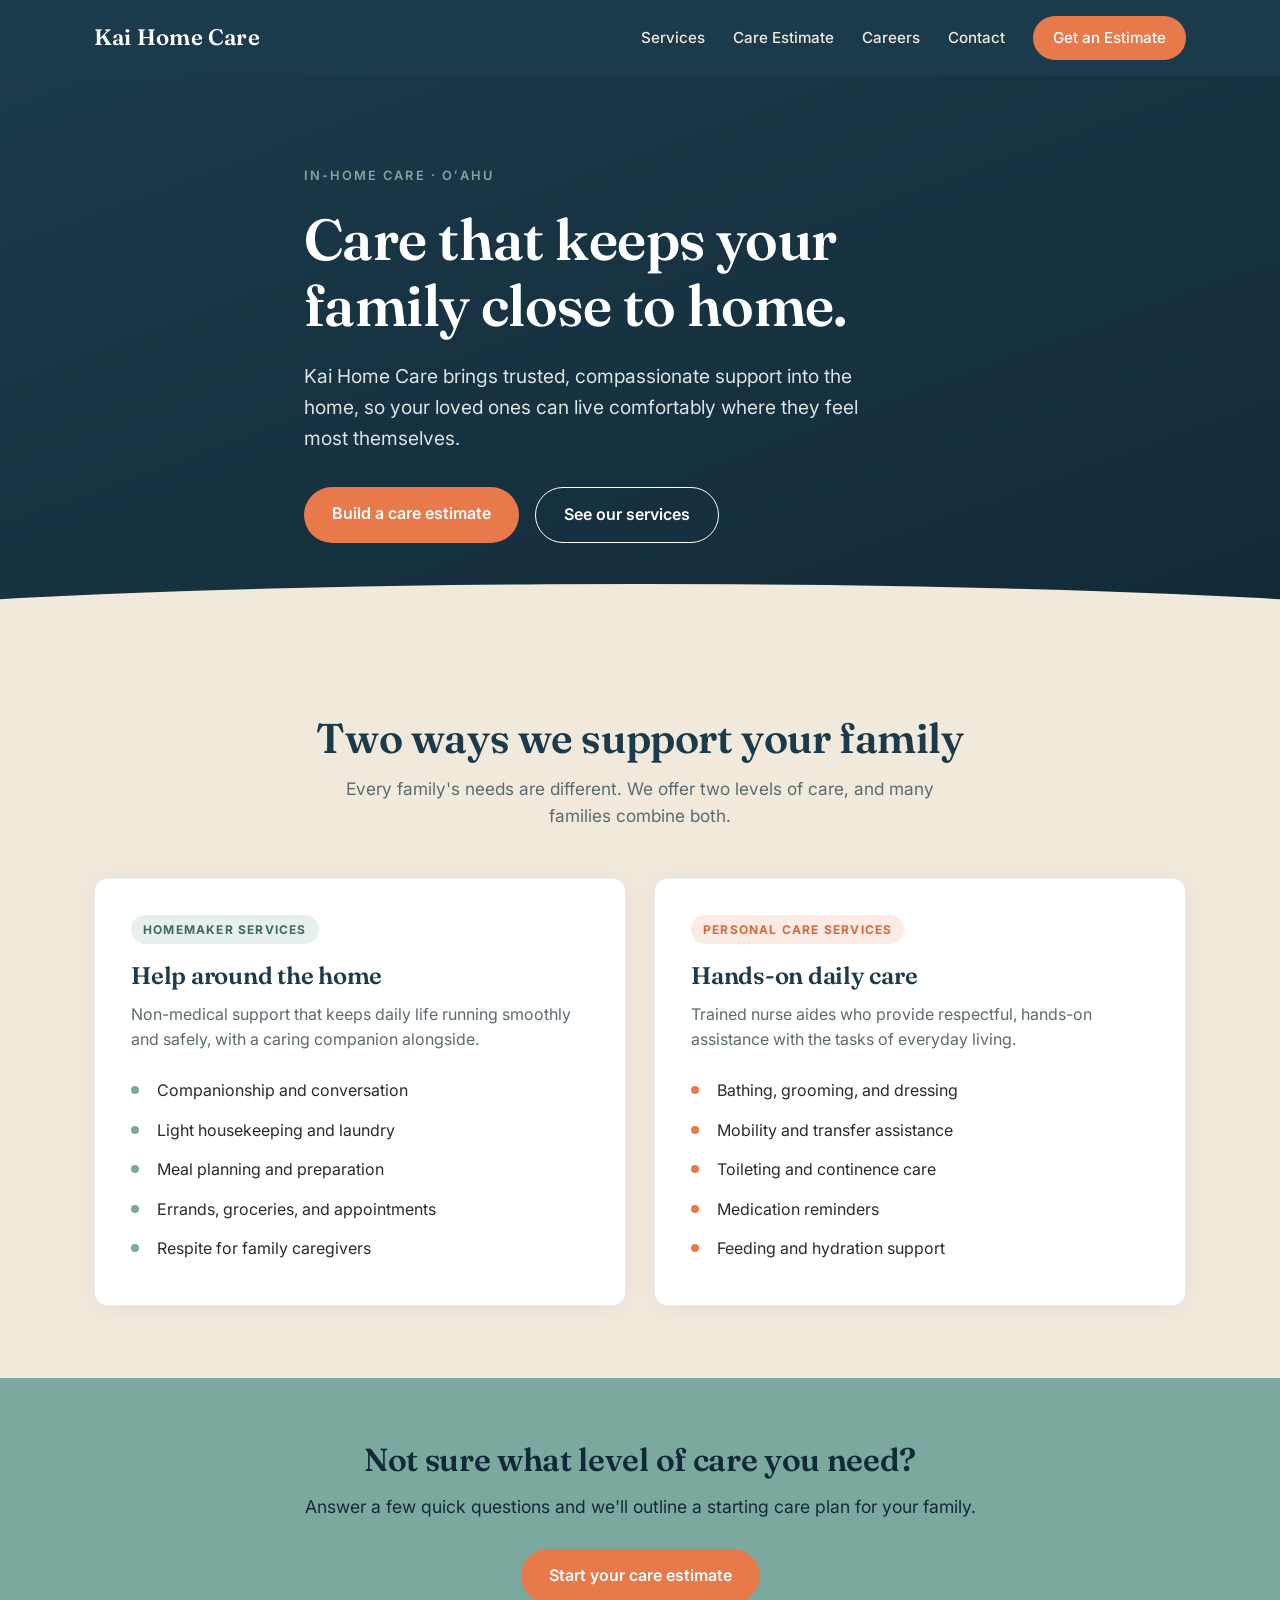
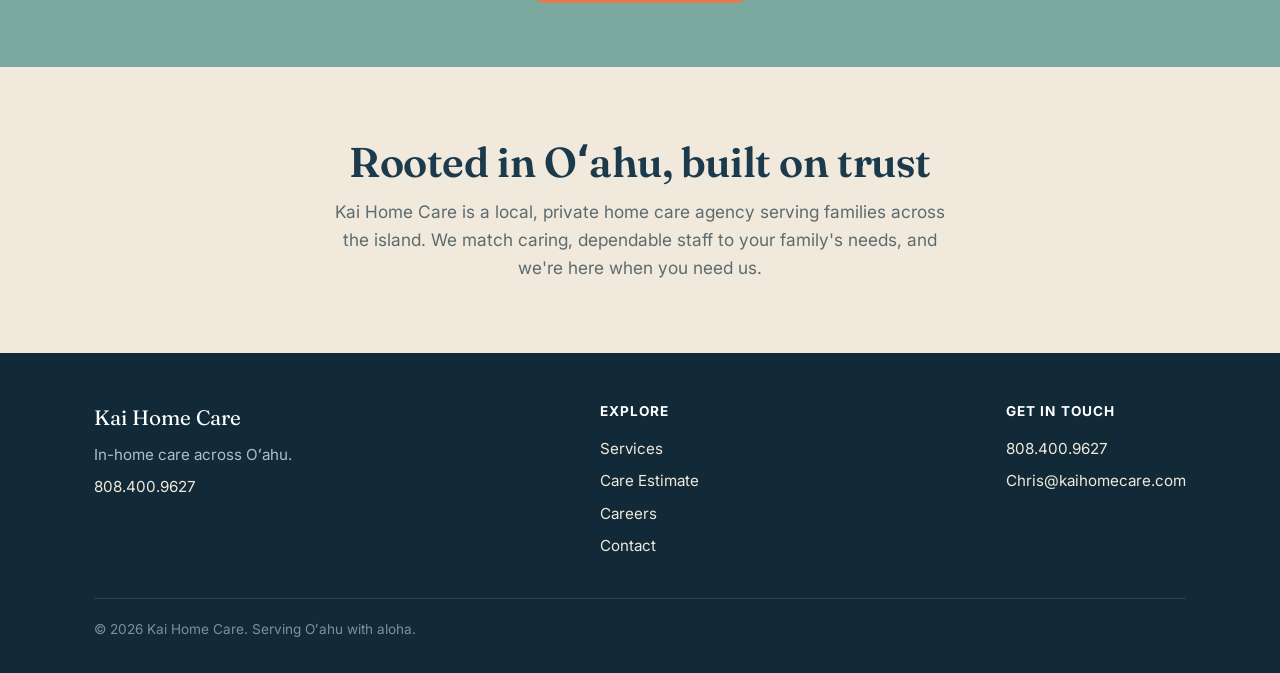
==== index.html @ 753f8378 "Add files via upload" ====
<!DOCTYPE html>
<html lang="en">
<head>
<meta charset="UTF-8">
<meta name="viewport" content="width=device-width, initial-scale=1.0">
<title>Kai Home Care — In-Home Care on Oʻahu</title>
<meta name="description" content="Compassionate homemaker and personal care services for families across Oʻahu. Kai Home Care helps your loved ones live well at home.">
<link rel="preconnect" href="https://fonts.googleapis.com">
<link rel="preconnect" href="https://fonts.gstatic.com" crossorigin>
<link href="https://fonts.googleapis.com/css2?family=Fraunces:opsz,wght@9..144,400;9..144,500;9..144,600&family=Inter:wght@400;500;600;700&display=swap" rel="stylesheet">
<link rel="stylesheet" href="styles.css">
</head>
<body>

<header class="site-header">
  <nav class="nav">
    <a href="/" class="brand">Kai Home Care</a>
    <button class="nav-toggle" aria-label="Menu" onclick="document.getElementById('navlinks').classList.toggle('open')">☰</button>
    <div class="nav-links" id="navlinks">
      <a href="/#services">Services</a>
      <a href="/care-estimate.html">Care Estimate</a>
      <a href="/careers.html">Careers</a>
      <a href="/contact.html">Contact</a>
      <a href="/care-estimate.html" class="nav-cta">Get an Estimate</a>
    </div>
  </nav>
</header>

<section class="hero">
  <div class="wrap hero-inner">
    <p class="eyebrow">In-home care · Oʻahu</p>
    <h1>Care that keeps your family close to home.</h1>
    <p>Kai Home Care brings trusted, compassionate support into the home, so your loved ones can live comfortably where they feel most themselves.</p>
    <div class="hero-actions">
      <a href="/care-estimate.html" class="btn btn-primary">Build a care estimate</a>
      <a href="/#services" class="btn btn-ghost" style="color:#fff;border-color:#fff;">See our services</a>
    </div>
  </div>
</section>

<section class="section" id="services">
  <div class="wrap">
    <h2 class="section-title">Two ways we support your family</h2>
    <p class="section-sub">Every family's needs are different. We offer two levels of care, and many families combine both.</p>
    <div class="cards">

      <div class="card">
        <span class="tag tag-home">Homemaker Services</span>
        <h3>Help around the home</h3>
        <p>Non-medical support that keeps daily life running smoothly and safely, with a caring companion alongside.</p>
        <ul>
          <li>Companionship and conversation</li>
          <li>Light housekeeping and laundry</li>
          <li>Meal planning and preparation</li>
          <li>Errands, groceries, and appointments</li>
          <li>Respite for family caregivers</li>
        </ul>
      </div>

      <div class="card personal">
        <span class="tag tag-personal">Personal Care Services</span>
        <h3>Hands-on daily care</h3>
        <p>Trained nurse aides who provide respectful, hands-on assistance with the tasks of everyday living.</p>
        <ul>
          <li>Bathing, grooming, and dressing</li>
          <li>Mobility and transfer assistance</li>
          <li>Toileting and continence care</li>
          <li>Medication reminders</li>
          <li>Feeding and hydration support</li>
        </ul>
      </div>

    </div>
  </div>
</section>

<section class="cta-band">
  <div class="wrap">
    <h2>Not sure what level of care you need?</h2>
    <p>Answer a few quick questions and we'll outline a starting care plan for your family.</p>
    <a href="/care-estimate.html" class="btn btn-primary">Start your care estimate</a>
  </div>
</section>

<section class="section">
  <div class="wrap" style="text-align:center;max-width:720px;">
    <h2 class="section-title">Rooted in Oʻahu, built on trust</h2>
    <p class="section-sub" style="margin-bottom:0;">Kai Home Care is a local, private home care agency serving families across the island. We match caring, dependable staff to your family's needs, and we're here when you need us.</p>
  </div>
</section>

<footer class="site-footer">
  <div class="wrap">
    <div class="footer-grid">
      <div>
        <div class="footer-brand">Kai Home Care</div>
        <p>In-home care across Oʻahu.</p>
        <p style="margin-top:8px;"><a href="tel:8084009627">808.400.9627</a></p>
      </div>
      <div class="footer-col">
        <h4>Explore</h4>
        <a href="/#services">Services</a>
        <a href="/care-estimate.html">Care Estimate</a>
        <a href="/careers.html">Careers</a>
        <a href="/contact.html">Contact</a>
      </div>
      <div class="footer-col">
        <h4>Get in touch</h4>
        <a href="tel:8084009627">808.400.9627</a>
        <a href="mailto:Chris@kaihomecare.com">Chris@kaihomecare.com</a>
      </div>
    </div>
    <div class="footer-bottom">
      © 2026 Kai Home Care. Serving Oʻahu with aloha.
    </div>
  </div>
</footer>

</body>
</html>
---- styles.css ----
/* Kai Home Care — shared styles */

:root {
  --ocean: #1B3A4B;
  --ocean-deep: #122A37;
  --sand: #F0E9DC;
  --sand-light: #F7F3EA;
  --coral: #E8794A;
  --coral-dark: #D4693C;
  --seaglass: #7BA9A0;
  --ink: #2A2A2A;
  --muted: #5C6B6F;
  --white: #FFFFFF;
  --radius: 14px;
  --maxw: 1140px;
}

* { box-sizing: border-box; margin: 0; padding: 0; }

html { scroll-behavior: smooth; }

body {
  font-family: 'Inter', -apple-system, BlinkMacSystemFont, 'Segoe UI', sans-serif;
  color: var(--ink);
  background: var(--sand);
  line-height: 1.6;
  -webkit-font-smoothing: antialiased;
}

h1, h2, h3 {
  font-family: 'Fraunces', Georgia, serif;
  font-weight: 600;
  line-height: 1.15;
  color: var(--ocean);
  letter-spacing: -0.01em;
}

a { color: var(--coral-dark); text-decoration: none; }
a:hover { text-decoration: underline; }

.wrap { max-width: var(--maxw); margin: 0 auto; padding: 0 24px; }

/* Header / nav */
.site-header {
  background: var(--ocean);
  position: sticky;
  top: 0;
  z-index: 50;
}
.nav {
  display: flex;
  align-items: center;
  justify-content: space-between;
  padding: 16px 24px;
  max-width: var(--maxw);
  margin: 0 auto;
}
.brand {
  font-family: 'Fraunces', serif;
  font-size: 1.4rem;
  font-weight: 600;
  color: var(--white);
  letter-spacing: 0.01em;
}
.brand:hover { text-decoration: none; }
.nav-links { display: flex; gap: 28px; align-items: center; }
.nav-links a {
  color: var(--sand);
  font-size: 0.95rem;
  font-weight: 500;
}
.nav-links a:hover { color: var(--white); text-decoration: none; }
.nav-cta {
  background: var(--coral);
  color: var(--white) !important;
  padding: 10px 20px;
  border-radius: 999px;
  font-weight: 600;
}
.nav-cta:hover { background: var(--coral-dark); }
.nav-toggle { display: none; background: none; border: 0; color: var(--white); font-size: 1.5rem; cursor: pointer; }

@media (max-width: 760px) {
  .nav-links { display: none; }
  .nav-links.open {
    display: flex;
    flex-direction: column;
    position: absolute;
    top: 64px; left: 0; right: 0;
    background: var(--ocean-deep);
    padding: 20px 24px;
    gap: 18px;
  }
  .nav-toggle { display: block; }
}

/* Buttons */
.btn {
  display: inline-block;
  padding: 14px 28px;
  border-radius: 999px;
  font-weight: 600;
  font-size: 1rem;
  cursor: pointer;
  border: 0;
  transition: transform 0.15s ease, background 0.15s ease;
}
.btn:hover { text-decoration: none; transform: translateY(-1px); }
.btn-primary { background: var(--coral); color: var(--white); }
.btn-primary:hover { background: var(--coral-dark); }
.btn-ghost {
  background: transparent;
  color: var(--ocean);
  border: 1.5px solid var(--ocean);
}
.btn-ghost:hover { background: var(--ocean); color: var(--white); }

/* Hero */
.hero {
  background: linear-gradient(160deg, var(--ocean) 0%, var(--ocean-deep) 100%);
  color: var(--sand);
  padding: 90px 0 100px;
  position: relative;
  overflow: hidden;
}
.hero-inner { max-width: 720px; position: relative; z-index: 2; }
.hero .eyebrow {
  text-transform: uppercase;
  letter-spacing: 0.16em;
  font-size: 0.8rem;
  color: var(--seaglass);
  font-weight: 600;
  margin-bottom: 20px;
}
.hero h1 { color: var(--white); font-size: clamp(2.2rem, 5vw, 3.6rem); margin-bottom: 22px; }
.hero p { font-size: 1.2rem; color: #DCE4E3; margin-bottom: 34px; max-width: 560px; }
.hero-actions { display: flex; gap: 16px; flex-wrap: wrap; }
/* soft wave motif */
.hero::after {
  content: "";
  position: absolute;
  bottom: -1px; left: 0; right: 0;
  height: 60px;
  background: var(--sand);
  clip-path: ellipse(75% 100% at 50% 100%);
}

/* Sections */
.section { padding: 72px 0; }
.section-title { text-align: center; margin-bottom: 12px; font-size: clamp(1.8rem, 3.5vw, 2.6rem); }
.section-sub { text-align: center; color: var(--muted); max-width: 620px; margin: 0 auto 48px; font-size: 1.08rem; }

/* Service cards */
.cards { display: grid; grid-template-columns: 1fr 1fr; gap: 28px; }
@media (max-width: 760px) { .cards { grid-template-columns: 1fr; } }
.card {
  background: var(--white);
  border-radius: var(--radius);
  padding: 36px;
  border: 1px solid rgba(27,58,75,0.08);
  box-shadow: 0 2px 20px rgba(27,58,75,0.05);
}
.card .tag {
  display: inline-block;
  font-size: 0.75rem;
  text-transform: uppercase;
  letter-spacing: 0.1em;
  font-weight: 700;
  padding: 5px 12px;
  border-radius: 999px;
  margin-bottom: 18px;
}
.tag-home { background: rgba(123,169,160,0.18); color: #3F6B62; }
.tag-personal { background: rgba(232,121,74,0.15); color: var(--coral-dark); }
.card h3 { font-size: 1.5rem; margin-bottom: 12px; }
.card p { color: var(--muted); margin-bottom: 18px; }
.card ul { list-style: none; }
.card li { padding: 7px 0 7px 26px; position: relative; color: var(--ink); }
.card li::before {
  content: "";
  position: absolute; left: 0; top: 15px;
  width: 8px; height: 8px; border-radius: 50%;
  background: var(--seaglass);
}
.card.personal li::before { background: var(--coral); }

/* CTA band */
.cta-band {
  background: var(--seaglass);
  color: var(--ocean-deep);
  text-align: center;
  padding: 64px 24px;
}
.cta-band h2 { color: var(--ocean-deep); font-size: 2rem; margin-bottom: 14px; }
.cta-band p { margin-bottom: 28px; font-size: 1.1rem; }

/* Footer */
.site-footer {
  background: var(--ocean-deep);
  color: #AEBFC4;
  padding: 48px 0 32px;
  font-size: 0.95rem;
}
.footer-grid { display: flex; justify-content: space-between; flex-wrap: wrap; gap: 32px; margin-bottom: 32px; }
.footer-grid a { color: var(--sand); }
.footer-brand { font-family: 'Fraunces', serif; font-size: 1.3rem; color: var(--white); margin-bottom: 8px; }
.footer-col h4 { color: var(--white); font-size: 0.85rem; text-transform: uppercase; letter-spacing: 0.08em; margin-bottom: 14px; }
.footer-col a { display: block; margin-bottom: 8px; }
.footer-bottom { border-top: 1px solid rgba(255,255,255,0.1); padding-top: 20px; font-size: 0.85rem; color: #7C9098; }

/* Simple page (stubs) */
.page-head {
  background: linear-gradient(160deg, var(--ocean) 0%, var(--ocean-deep) 100%);
  color: var(--white);
  padding: 64px 0;
}
.page-head h1 { color: var(--white); font-size: clamp(2rem, 4vw, 3rem); }
.page-head p { color: #DCE4E3; font-size: 1.15rem; margin-top: 12px; max-width: 620px; }
.page-body { padding: 60px 0; min-height: 40vh; }
.stub-note {
  background: #FFF6EE;
  border: 1px dashed var(--coral);
  border-radius: var(--radius);
  padding: 28px;
  color: var(--coral-dark);
  font-weight: 500;
}
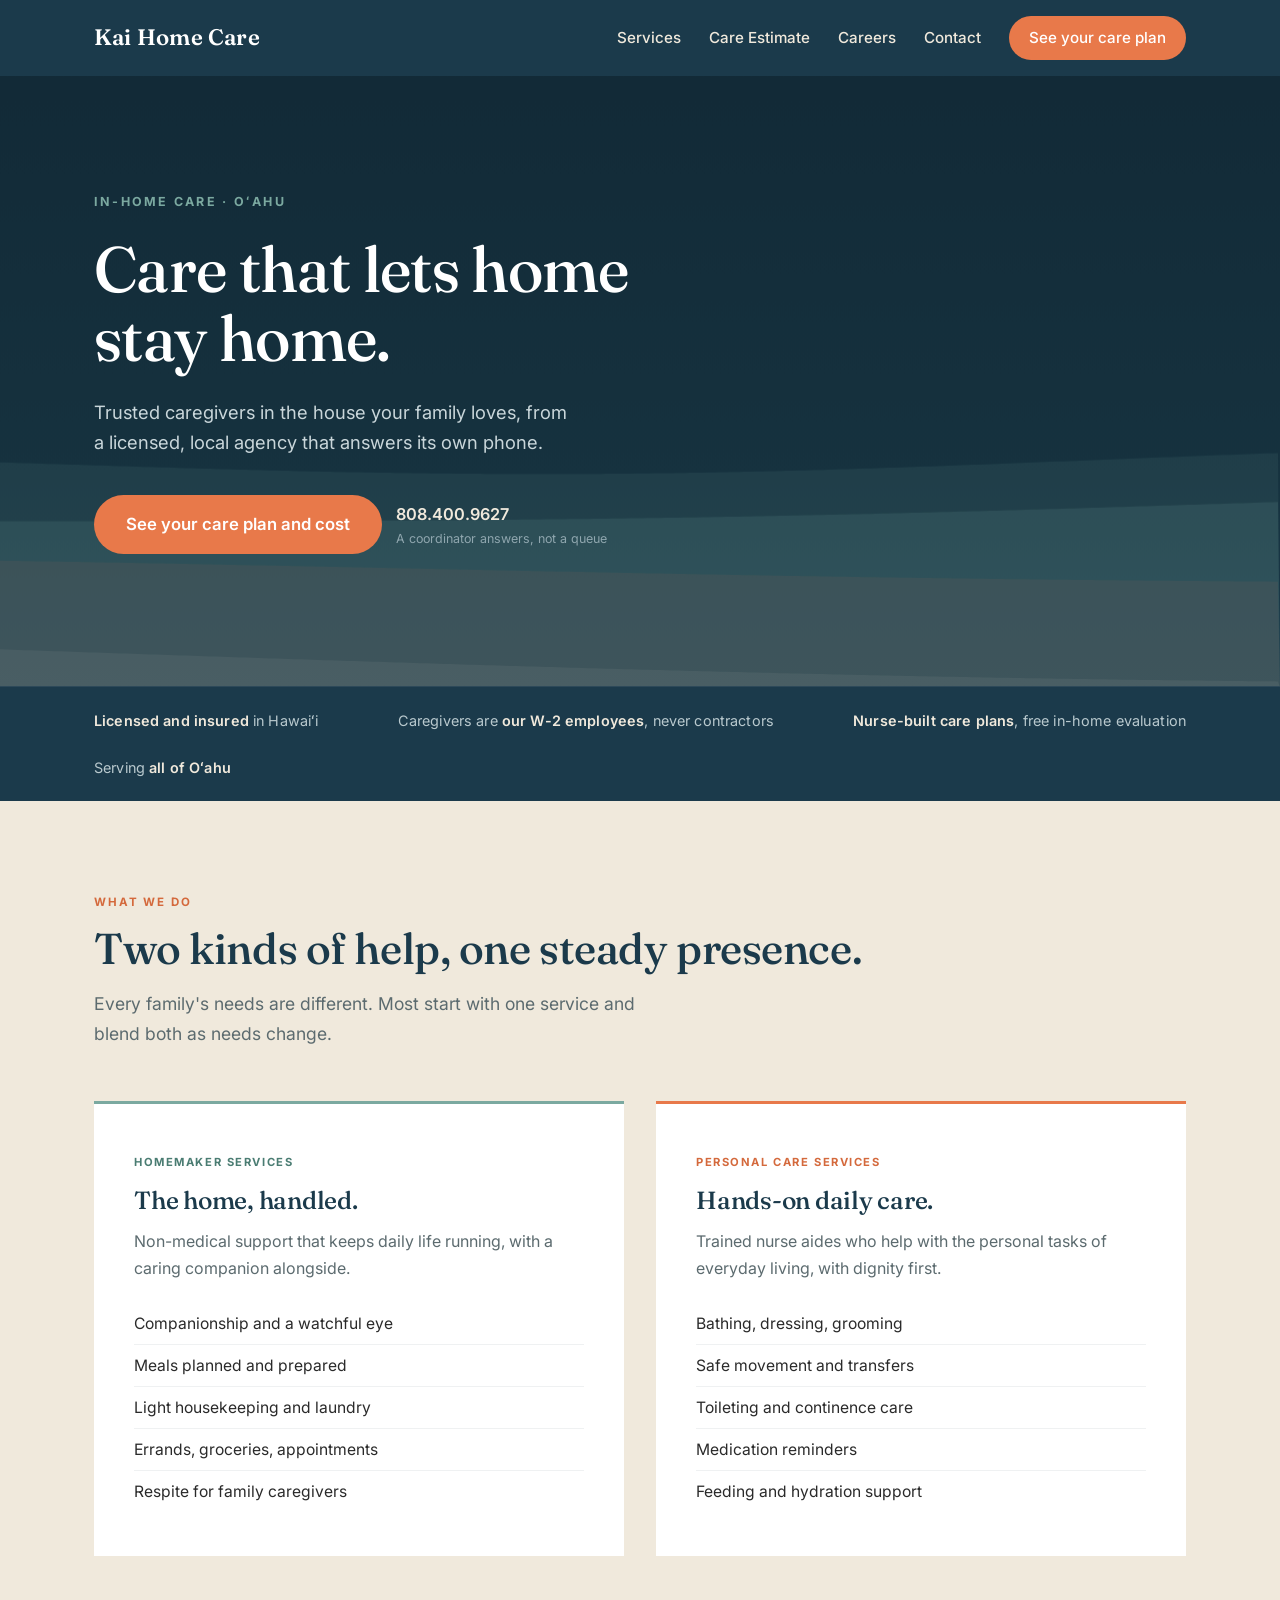
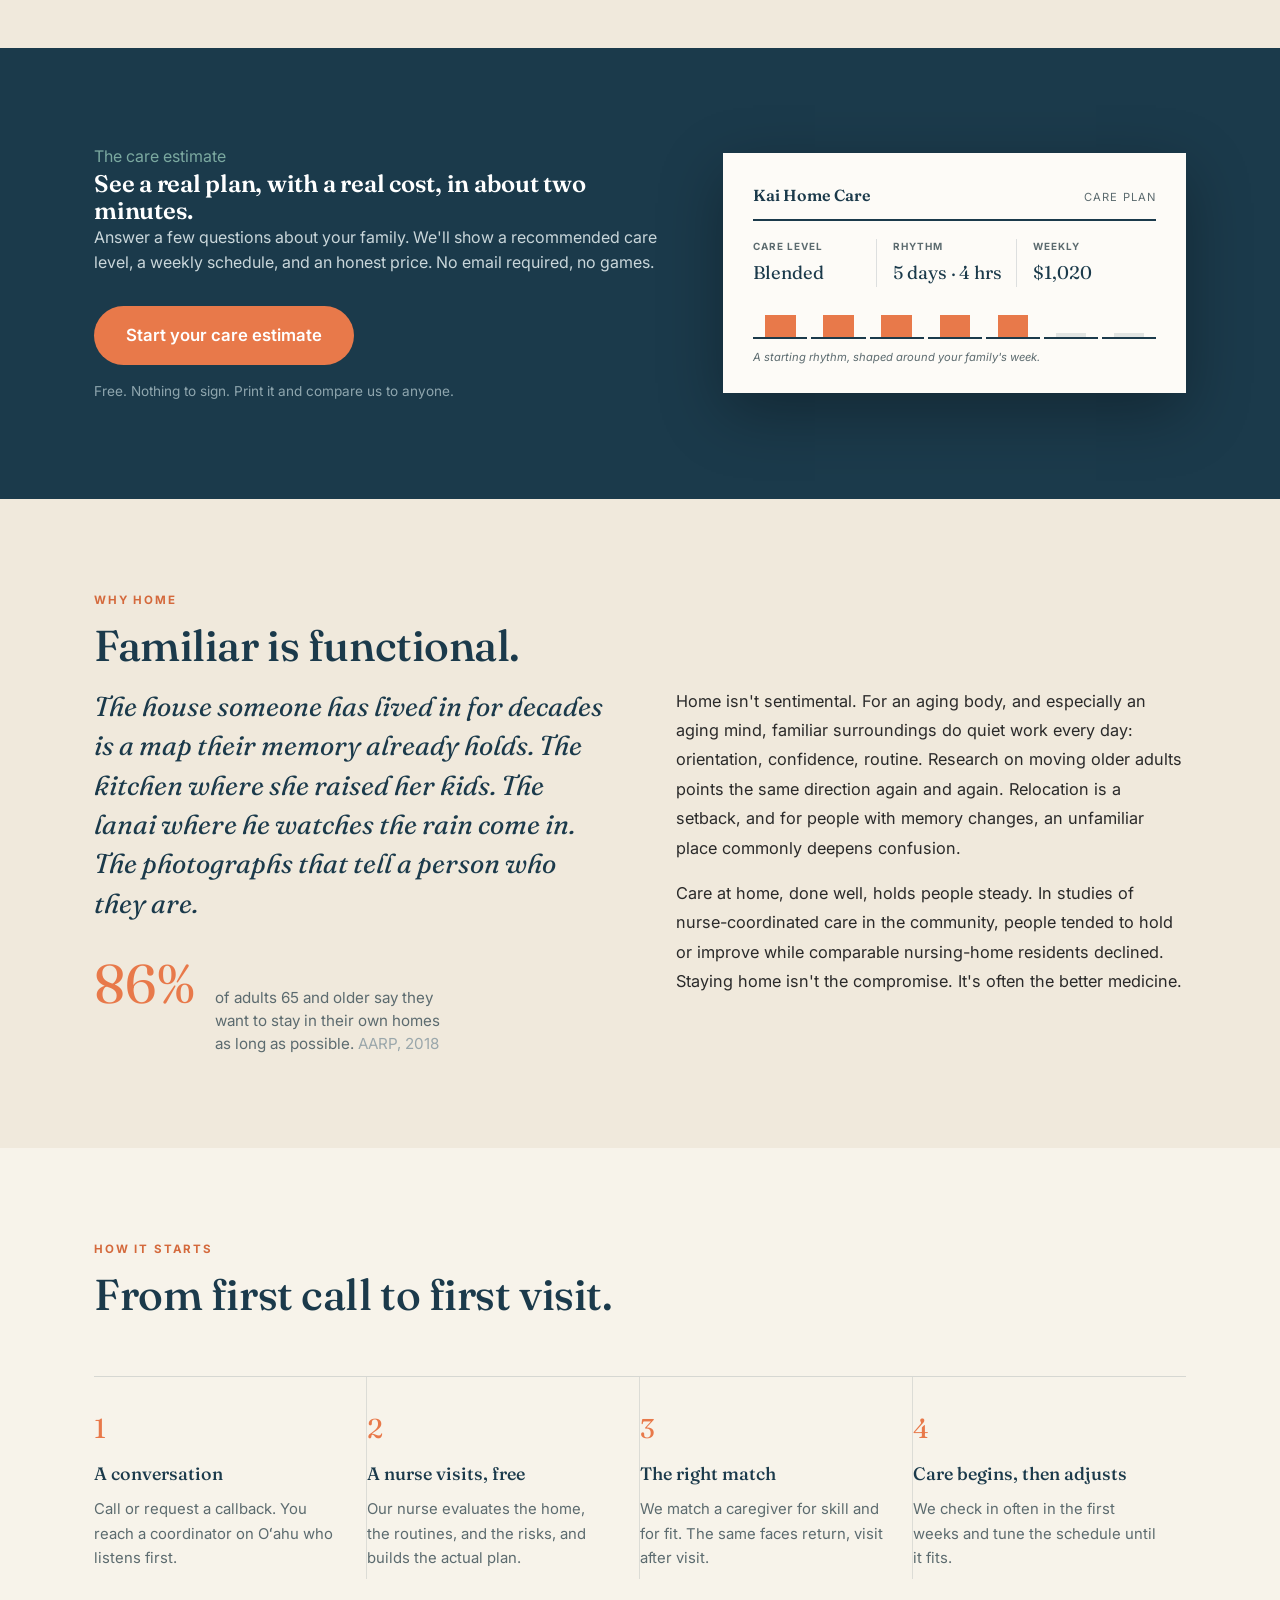
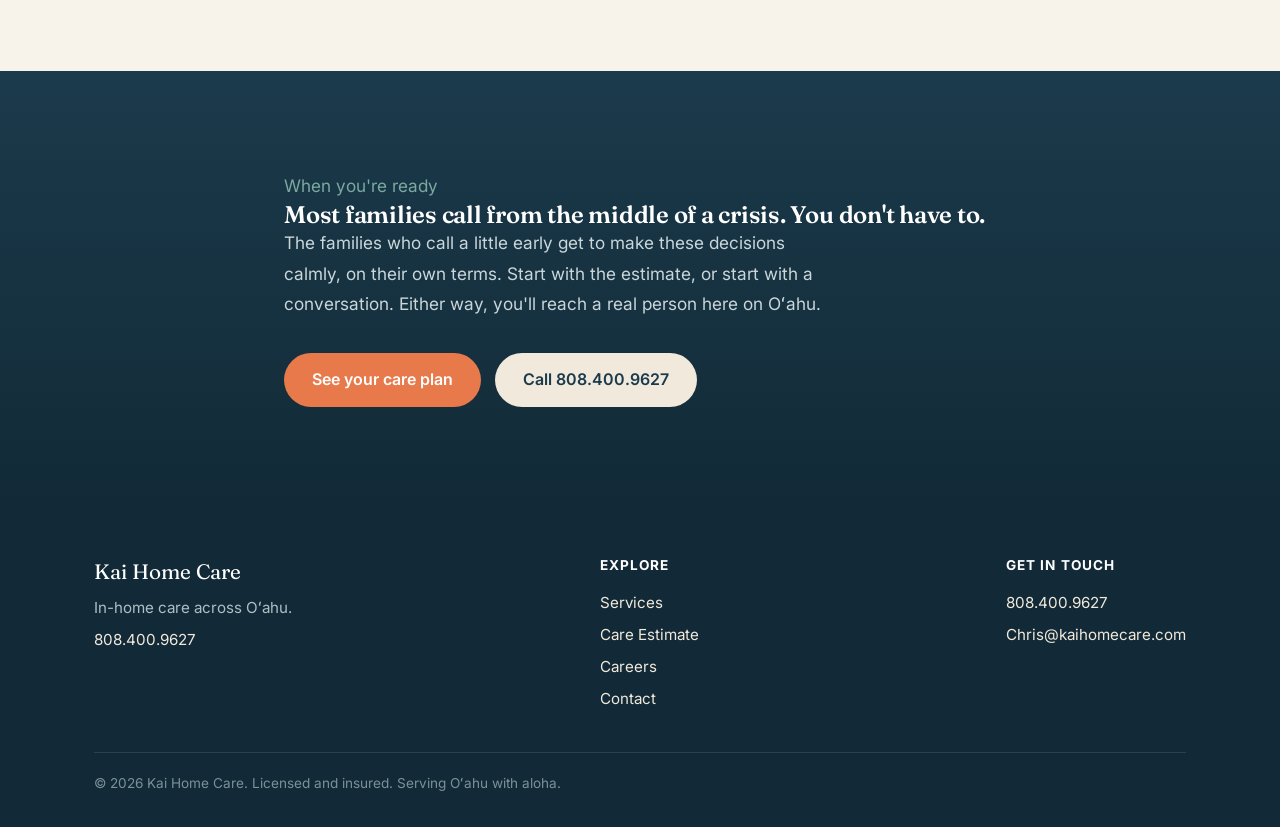
==== commit fefc5fb3: "Add files via upload" ====
--- a/index.html
+++ b/index.html
@@ -4,11 +4,112 @@
 <meta charset="UTF-8">
 <meta name="viewport" content="width=device-width, initial-scale=1.0">
 <title>Kai Home Care — In-Home Care on Oʻahu</title>
-<meta name="description" content="Compassionate homemaker and personal care services for families across Oʻahu. Kai Home Care helps your loved ones live well at home.">
+<meta name="description" content="Licensed, insured in-home care across Oʻahu. Homemaker and personal care from W-2 employee caregivers. See your care plan and cost in two minutes.">
 <link rel="preconnect" href="https://fonts.googleapis.com">
 <link rel="preconnect" href="https://fonts.gstatic.com" crossorigin>
-<link href="https://fonts.googleapis.com/css2?family=Fraunces:opsz,wght@9..144,400;9..144,500;9..144,600&family=Inter:wght@400;500;600;700&display=swap" rel="stylesheet">
+<link href="https://fonts.googleapis.com/css2?family=Fraunces:ital,opsz,wght@0,9..144,400;0,9..144,500;0,9..144,600;1,9..144,400&family=Inter:wght@400;500;600;700&display=swap" rel="stylesheet">
 <link rel="stylesheet" href="styles.css">
+<style>
+/* ===== landing page ===== */
+
+/* hero with living water canvas */
+.hero2 { position: relative; background: var(--ocean-deep); overflow: hidden; }
+.hero2 canvas { position: absolute; inset: 0; width: 100%; height: 100%; display: block; }
+.hero2-inner { position: relative; z-index: 2; max-width: var(--maxw); margin: 0 auto; padding: 116px 24px 132px; }
+.hero2 .eyebrow { text-transform: uppercase; letter-spacing: 0.18em; font-size: 0.78rem; color: var(--seaglass); font-weight: 700; margin-bottom: 22px; }
+.hero2 h1 { color: var(--white); font-family: 'Fraunces', serif; font-weight: 500; font-size: clamp(2.4rem, 5.5vw, 4rem); line-height: 1.08; max-width: 640px; margin-bottom: 24px; letter-spacing: -0.01em; }
+.hero2 p.sub { font-size: 1.15rem; color: #C9D6DA; max-width: 480px; margin-bottom: 38px; line-height: 1.65; }
+.hero2-actions { display: flex; gap: 14px; flex-wrap: wrap; align-items: center; }
+.hero2 .btn-primary { padding: 16px 32px; font-size: 1.05rem; }
+.hero2 .call-quiet { color: var(--sand); font-weight: 600; font-size: 1.02rem; }
+.hero2 .call-quiet:hover { color: var(--white); text-decoration: none; }
+.hero2 .call-quiet small { display: block; font-weight: 400; font-size: 0.78rem; color: #8FA6AE; margin-top: 2px; }
+
+/* trust strip */
+.trust { background: var(--ocean); border-top: 1px solid rgba(255,255,255,0.08); }
+.trust-row { max-width: var(--maxw); margin: 0 auto; padding: 22px 24px; display: flex; justify-content: space-between; gap: 24px; flex-wrap: wrap; }
+.trust-row span { color: #B9C9CE; font-size: 0.9rem; letter-spacing: 0.01em; }
+.trust-row b { color: var(--sand); font-weight: 600; }
+
+/* section chrome */
+.sec { padding: 92px 0; }
+.sec .eyebrow { text-transform: uppercase; letter-spacing: 0.16em; font-size: 0.72rem; color: var(--coral-dark); font-weight: 700; margin-bottom: 12px; }
+.sec h2 { font-family: 'Fraunces', serif; font-weight: 500; font-size: clamp(1.9rem, 4vw, 2.7rem); line-height: 1.15; color: var(--ocean); margin-bottom: 16px; letter-spacing: -0.01em; }
+.sec .lede { color: var(--muted); font-size: 1.1rem; max-width: 560px; line-height: 1.7; }
+
+/* services */
+.svc-grid { display: grid; grid-template-columns: 1fr 1fr; gap: 32px; margin-top: 52px; }
+@media (max-width: 760px){ .svc-grid { grid-template-columns: 1fr; } }
+.svc { background: var(--white); padding: 44px 40px; border-top: 3px solid var(--seaglass); }
+.svc.personal { border-top-color: var(--coral); }
+.svc .tag { font-size: 0.7rem; text-transform: uppercase; letter-spacing: 0.14em; font-weight: 700; color: #4A7C72; }
+.svc.personal .tag { color: var(--coral-dark); }
+.svc h3 { font-family: 'Fraunces', serif; font-weight: 500; font-size: 1.55rem; color: var(--ocean); margin: 12px 0 14px; }
+.svc p { color: var(--muted); line-height: 1.7; margin-bottom: 20px; }
+.svc ul { list-style: none; }
+.svc li { padding: 8px 0; border-bottom: 1px solid rgba(27,58,75,0.07); color: var(--ink); font-size: 0.98rem; }
+.svc li:last-child { border-bottom: 0; }
+
+/* calculator band */
+.calc-band { background: var(--ocean); color: var(--sand); position: relative; overflow: hidden; }
+.calc-band .inner { max-width: var(--maxw); margin: 0 auto; padding: 96px 24px; display: grid; grid-template-columns: 1.1fr 0.9fr; gap: 64px; align-items: center; position: relative; z-index: 2; }
+@media (max-width: 860px){ .calc-band .inner { grid-template-columns: 1fr; gap: 40px; } }
+.calc-band .eyebrow { color: var(--seaglass); }
+.calc-band h2 { color: var(--white); }
+.calc-band .lede { color: #C9D6DA; }
+.calc-band .btn-primary { margin-top: 30px; padding: 16px 32px; font-size: 1.05rem; display: inline-block; }
+.calc-band .fine { margin-top: 16px; font-size: 0.85rem; color: #8FA6AE; }
+.mini-plan { background: #FDFBF7; padding: 30px 30px 26px; box-shadow: 0 20px 60px rgba(0,0,0,0.3); transform: rotate(0.6deg); }
+.mini-plan .mp-head { display: flex; justify-content: space-between; align-items: baseline; border-bottom: 2px solid var(--ocean); padding-bottom: 10px; margin-bottom: 18px; }
+.mini-plan .mp-head b { font-family: 'Fraunces', serif; color: var(--ocean); font-size: 1rem; font-weight: 600; }
+.mini-plan .mp-head span { font-size: 0.7rem; color: var(--muted); text-transform: uppercase; letter-spacing: 0.1em; }
+.mp-stats { display: flex; gap: 0; margin-bottom: 18px; }
+.mp-stat { flex: 1; }
+.mp-stat + .mp-stat { border-left: 1px solid rgba(27,58,75,0.14); padding-left: 16px; }
+.mp-stat .l { font-size: 0.62rem; text-transform: uppercase; letter-spacing: 0.1em; color: var(--muted); font-weight: 700; }
+.mp-stat .v { font-family: 'Fraunces', serif; font-size: 1.15rem; color: var(--ocean); margin-top: 3px; }
+.mp-week { display: grid; grid-template-columns: repeat(7,1fr); gap: 4px; }
+.mp-day { height: 34px; position: relative; border-bottom: 2px solid var(--ocean); }
+.mp-day i { position: absolute; bottom: 0; left: 22%; right: 22%; background: var(--coral); display: block; }
+.mp-day.off i { background: rgba(27,58,75,0.12); height: 4px !important; }
+.mp-cap { font-size: 0.7rem; color: var(--muted); margin-top: 10px; font-style: italic; }
+
+/* why home */
+.why-sec .grid { display: grid; grid-template-columns: 1fr 1fr; gap: 72px; margin-top: 8px; align-items: start; }
+@media (max-width: 860px){ .why-sec .grid { grid-template-columns: 1fr; gap: 36px; } }
+.why-sec .big-line { font-family: 'Fraunces', serif; font-style: italic; font-weight: 400; font-size: clamp(1.35rem, 2.6vw, 1.7rem); line-height: 1.45; color: var(--ocean); }
+.why-sec .fact86 { margin-top: 34px; display: flex; gap: 20px; align-items: baseline; }
+.why-sec .fact86 .n { font-family: 'Fraunces', serif; font-size: 3.4rem; color: var(--coral); line-height: 1; }
+.why-sec .fact86 .t { color: var(--muted); font-size: 0.95rem; line-height: 1.5; max-width: 240px; }
+.why-sec .right p { color: var(--ink); line-height: 1.8; font-size: 1.02rem; }
+.why-sec .right p + p { margin-top: 16px; }
+
+/* how it starts */
+.steps-grid { display: grid; grid-template-columns: repeat(4, 1fr); gap: 0; margin-top: 56px; border-top: 1px solid rgba(27,58,75,0.15); }
+@media (max-width: 860px){ .steps-grid { grid-template-columns: 1fr; border-top: 0; } }
+.stp { padding: 30px 28px 8px 0; border-right: 1px solid rgba(27,58,75,0.12); padding-right: 28px; }
+.stp:last-child { border-right: 0; }
+@media (max-width: 860px){ .stp { border-right: 0; border-top: 1px solid rgba(27,58,75,0.12); padding: 24px 0 8px; } }
+.stp .n { font-family: 'Fraunces', serif; font-size: 1.7rem; color: var(--coral); }
+.stp h4 { font-family: 'Fraunces', serif; font-weight: 500; color: var(--ocean); font-size: 1.12rem; margin: 10px 0 8px; }
+.stp p { color: var(--muted); font-size: 0.93rem; line-height: 1.65; }
+
+/* closing */
+.close-band { background: linear-gradient(180deg, var(--ocean) 0%, var(--ocean-deep) 100%); text-align: left; }
+.close-band .inner { max-width: 760px; margin: 0 auto; padding: 100px 24px; }
+.close-band .eyebrow { color: var(--seaglass); }
+.close-band h2 { color: var(--white); }
+.close-band p { color: #C9D6DA; font-size: 1.08rem; line-height: 1.75; max-width: 560px; }
+.close-band .acts { display: flex; gap: 14px; flex-wrap: wrap; margin-top: 34px; }
+.btn-sand { background: var(--sand); color: var(--ocean); }
+
+/* reveal on scroll */
+.rv { opacity: 0; transform: translateY(22px); transition: opacity .7s ease, transform .7s ease; }
+.rv.in { opacity: 1; transform: none; }
+@media (prefers-reduced-motion: reduce) {
+  .rv { opacity: 1; transform: none; transition: none; }
+}
+</style>
 </head>
 <body>
 
@@ -17,75 +118,149 @@
     <a href="/" class="brand">Kai Home Care</a>
     <button class="nav-toggle" aria-label="Menu" onclick="document.getElementById('navlinks').classList.toggle('open')">☰</button>
     <div class="nav-links" id="navlinks">
-      <a href="/#services">Services</a>
+      <a href="#services">Services</a>
       <a href="/care-estimate.html">Care Estimate</a>
       <a href="/careers.html">Careers</a>
       <a href="/contact.html">Contact</a>
-      <a href="/care-estimate.html" class="nav-cta">Get an Estimate</a>
+      <a href="/care-estimate.html" class="nav-cta">See your care plan</a>
     </div>
   </nav>
 </header>
 
-<section class="hero">
-  <div class="wrap hero-inner">
+<section class="hero2">
+  <canvas id="sea" aria-hidden="true"></canvas>
+  <div class="hero2-inner">
     <p class="eyebrow">In-home care · Oʻahu</p>
-    <h1>Care that keeps your family close to home.</h1>
-    <p>Kai Home Care brings trusted, compassionate support into the home, so your loved ones can live comfortably where they feel most themselves.</p>
-    <div class="hero-actions">
-      <a href="/care-estimate.html" class="btn btn-primary">Build a care estimate</a>
-      <a href="/#services" class="btn btn-ghost" style="color:#fff;border-color:#fff;">See our services</a>
-    </div>
-  </div>
-</section>
-
-<section class="section" id="services">
+    <h1>Care that lets home stay home.</h1>
+    <p class="sub">Trusted caregivers in the house your family loves, from a licensed, local agency that answers its own phone.</p>
+    <div class="hero2-actions">
+      <a href="/care-estimate.html" class="btn btn-primary">See your care plan and cost</a>
+      <a href="tel:8084009627" class="call-quiet">808.400.9627<small>A coordinator answers, not a queue</small></a>
+    </div>
+  </div>
+</section>
+
+<div class="trust">
+  <div class="trust-row">
+    <span><b>Licensed and insured</b> in Hawaiʻi</span>
+    <span>Caregivers are <b>our W-2 employees</b>, never contractors</span>
+    <span><b>Nurse-built care plans</b>, free in-home evaluation</span>
+    <span>Serving <b>all of Oʻahu</b></span>
+  </div>
+</div>
+
+<section class="sec" id="services">
   <div class="wrap">
-    <h2 class="section-title">Two ways we support your family</h2>
-    <p class="section-sub">Every family's needs are different. We offer two levels of care, and many families combine both.</p>
-    <div class="cards">
-
-      <div class="card">
-        <span class="tag tag-home">Homemaker Services</span>
-        <h3>Help around the home</h3>
-        <p>Non-medical support that keeps daily life running smoothly and safely, with a caring companion alongside.</p>
+    <div class="rv">
+      <p class="eyebrow">What we do</p>
+      <h2>Two kinds of help, one steady presence.</h2>
+      <p class="lede">Every family's needs are different. Most start with one service and blend both as needs change.</p>
+    </div>
+    <div class="svc-grid">
+      <div class="svc rv">
+        <span class="tag">Homemaker Services</span>
+        <h3>The home, handled.</h3>
+        <p>Non-medical support that keeps daily life running, with a caring companion alongside.</p>
         <ul>
-          <li>Companionship and conversation</li>
+          <li>Companionship and a watchful eye</li>
+          <li>Meals planned and prepared</li>
           <li>Light housekeeping and laundry</li>
-          <li>Meal planning and preparation</li>
-          <li>Errands, groceries, and appointments</li>
+          <li>Errands, groceries, appointments</li>
           <li>Respite for family caregivers</li>
         </ul>
       </div>
-
-      <div class="card personal">
-        <span class="tag tag-personal">Personal Care Services</span>
-        <h3>Hands-on daily care</h3>
-        <p>Trained nurse aides who provide respectful, hands-on assistance with the tasks of everyday living.</p>
+      <div class="svc personal rv">
+        <span class="tag">Personal Care Services</span>
+        <h3>Hands-on daily care.</h3>
+        <p>Trained nurse aides who help with the personal tasks of everyday living, with dignity first.</p>
         <ul>
-          <li>Bathing, grooming, and dressing</li>
-          <li>Mobility and transfer assistance</li>
+          <li>Bathing, dressing, grooming</li>
+          <li>Safe movement and transfers</li>
           <li>Toileting and continence care</li>
           <li>Medication reminders</li>
           <li>Feeding and hydration support</li>
         </ul>
       </div>
-
-    </div>
-  </div>
-</section>
-
-<section class="cta-band">
+    </div>
+  </div>
+</section>
+
+<section class="calc-band">
+  <div class="inner">
+    <div class="rv">
+      <p class="eyebrow">The care estimate</p>
+      <h2>See a real plan, with a real cost, in about two minutes.</h2>
+      <p class="lede">Answer a few questions about your family. We'll show a recommended care level, a weekly schedule, and an honest price. No email required, no games.</p>
+      <a href="/care-estimate.html" class="btn btn-primary">Start your care estimate</a>
+      <p class="fine">Free. Nothing to sign. Print it and compare us to anyone.</p>
+    </div>
+    <div class="mini-plan rv" aria-hidden="true">
+      <div class="mp-head"><b>Kai Home Care</b><span>Care plan</span></div>
+      <div class="mp-stats">
+        <div class="mp-stat"><div class="l">Care level</div><div class="v">Blended</div></div>
+        <div class="mp-stat"><div class="l">Rhythm</div><div class="v">5 days · 4 hrs</div></div>
+        <div class="mp-stat"><div class="l">Weekly</div><div class="v">$1,020</div></div>
+      </div>
+      <div class="mp-week">
+        <div class="mp-day"><i style="height:70%"></i></div>
+        <div class="mp-day"><i style="height:70%"></i></div>
+        <div class="mp-day"><i style="height:70%"></i></div>
+        <div class="mp-day"><i style="height:70%"></i></div>
+        <div class="mp-day"><i style="height:70%"></i></div>
+        <div class="mp-day off"><i></i></div>
+        <div class="mp-day off"><i></i></div>
+      </div>
+      <p class="mp-cap">A starting rhythm, shaped around your family's week.</p>
+    </div>
+  </div>
+</section>
+
+<section class="sec why-sec">
   <div class="wrap">
-    <h2>Not sure what level of care you need?</h2>
-    <p>Answer a few quick questions and we'll outline a starting care plan for your family.</p>
-    <a href="/care-estimate.html" class="btn btn-primary">Start your care estimate</a>
-  </div>
-</section>
-
-<section class="section">
-  <div class="wrap" style="text-align:center;max-width:720px;">
-    <h2 class="section-title">Rooted in Oʻahu, built on trust</h2>
-    <p class="section-sub" style="margin-bottom:0;">Kai Home Care is a local, private home care agency serving families across the island. We match caring, dependable staff to your family's needs, and we're here when you need us.</p>
+    <div class="rv">
+      <p class="eyebrow">Why home</p>
+      <h2>Familiar is functional.</h2>
+    </div>
+    <div class="grid">
+      <div class="rv">
+        <p class="big-line">The house someone has lived in for decades is a map their memory already holds. The kitchen where she raised her kids. The lanai where he watches the rain come in. The photographs that tell a person who they are.</p>
+        <div class="fact86">
+          <span class="n">86%</span>
+          <span class="t">of adults 65 and older say they want to stay in their own homes as long as possible. <em style="font-style:normal;color:#9AA7AB;">AARP, 2018</em></span>
+        </div>
+      </div>
+      <div class="right rv">
+        <p>Home isn't sentimental. For an aging body, and especially an aging mind, familiar surroundings do quiet work every day: orientation, confidence, routine. Research on moving older adults points the same direction again and again. Relocation is a setback, and for people with memory changes, an unfamiliar place commonly deepens confusion.</p>
+        <p>Care at home, done well, holds people steady. In studies of nurse-coordinated care in the community, people tended to hold or improve while comparable nursing-home residents declined. Staying home isn't the compromise. It's often the better medicine.</p>
+      </div>
+    </div>
+  </div>
+</section>
+
+<section class="sec" style="background: var(--sand-light);">
+  <div class="wrap">
+    <div class="rv">
+      <p class="eyebrow">How it starts</p>
+      <h2>From first call to first visit.</h2>
+    </div>
+    <div class="steps-grid">
+      <div class="stp rv"><div class="n">1</div><h4>A conversation</h4><p>Call or request a callback. You reach a coordinator on Oʻahu who listens first.</p></div>
+      <div class="stp rv"><div class="n">2</div><h4>A nurse visits, free</h4><p>Our nurse evaluates the home, the routines, and the risks, and builds the actual plan.</p></div>
+      <div class="stp rv"><div class="n">3</div><h4>The right match</h4><p>We match a caregiver for skill and for fit. The same faces return, visit after visit.</p></div>
+      <div class="stp rv"><div class="n">4</div><h4>Care begins, then adjusts</h4><p>We check in often in the first weeks and tune the schedule until it fits.</p></div>
+    </div>
+  </div>
+</section>
+
+<section class="close-band">
+  <div class="inner rv">
+    <p class="eyebrow">When you're ready</p>
+    <h2>Most families call from the middle of a crisis. You don't have to.</h2>
+    <p>The families who call a little early get to make these decisions calmly, on their own terms. Start with the estimate, or start with a conversation. Either way, you'll reach a real person here on Oʻahu.</p>
+    <div class="acts">
+      <a href="/care-estimate.html" class="btn btn-primary">See your care plan</a>
+      <a href="tel:8084009627" class="btn btn-sand">Call 808.400.9627</a>
+    </div>
   </div>
 </section>
 
@@ -99,7 +274,7 @@
       </div>
       <div class="footer-col">
         <h4>Explore</h4>
-        <a href="/#services">Services</a>
+        <a href="#services">Services</a>
         <a href="/care-estimate.html">Care Estimate</a>
         <a href="/careers.html">Careers</a>
         <a href="/contact.html">Contact</a>
@@ -110,11 +285,61 @@
         <a href="mailto:Chris@kaihomecare.com">Chris@kaihomecare.com</a>
       </div>
     </div>
-    <div class="footer-bottom">
-      © 2026 Kai Home Care. Serving Oʻahu with aloha.
-    </div>
+    <div class="footer-bottom">© 2026 Kai Home Care. Licensed and insured. Serving Oʻahu with aloha.</div>
   </div>
 </footer>
+
+<script>
+// living water: slow layered swells on the hero
+(function(){
+  const cv = document.getElementById('sea');
+  const ctx = cv.getContext('2d');
+  const reduced = window.matchMedia('(prefers-reduced-motion: reduce)').matches;
+  let w, h, t = 0;
+  function size(){
+    const r = cv.parentElement.getBoundingClientRect();
+    w = cv.width = r.width * devicePixelRatio;
+    h = cv.height = r.height * devicePixelRatio;
+  }
+  size(); window.addEventListener('resize', size);
+  function draw(){
+    ctx.clearRect(0,0,w,h);
+    // deep gradient
+    const g = ctx.createLinearGradient(0,0,0,h);
+    g.addColorStop(0, '#122A37'); g.addColorStop(0.65, '#16323F'); g.addColorStop(1, '#1B3A4B');
+    ctx.fillStyle = g; ctx.fillRect(0,0,w,h);
+    // layered swells
+    const layers = [
+      { yb: 0.62, amp: 14, len: 0.0016, sp: 0.012, col: 'rgba(123,169,160,0.10)' },
+      { yb: 0.72, amp: 20, len: 0.0011, sp: 0.008, col: 'rgba(123,169,160,0.14)' },
+      { yb: 0.84, amp: 26, len: 0.0008, sp: 0.005, col: 'rgba(232,121,74,0.07)' },
+      { yb: 0.93, amp: 30, len: 0.0006, sp: 0.003, col: 'rgba(240,233,220,0.06)' }
+    ];
+    layers.forEach((L, i) => {
+      ctx.beginPath();
+      ctx.moveTo(0, h);
+      for(let x = 0; x <= w; x += 6 * devicePixelRatio){
+        const y = h * L.yb + Math.sin(x * L.len / devicePixelRatio + t * L.sp + i * 2.1) * L.amp * devicePixelRatio
+                + Math.sin(x * L.len * 2.3 / devicePixelRatio - t * L.sp * 0.7) * L.amp * 0.4 * devicePixelRatio;
+        ctx.lineTo(x, y);
+      }
+      ctx.lineTo(w, h); ctx.closePath();
+      ctx.fillStyle = L.col; ctx.fill();
+    });
+    t += 1;
+    if(!reduced) requestAnimationFrame(draw);
+  }
+  draw();
+})();
+
+// scroll reveal
+(function(){
+  const io = new IntersectionObserver(es => {
+    es.forEach(e => { if(e.isIntersecting){ e.target.classList.add('in'); io.unobserve(e.target); } });
+  }, { threshold: 0.12 });
+  document.querySelectorAll('.rv').forEach(el => io.observe(el));
+})();
+</script>
 
 </body>
 </html>
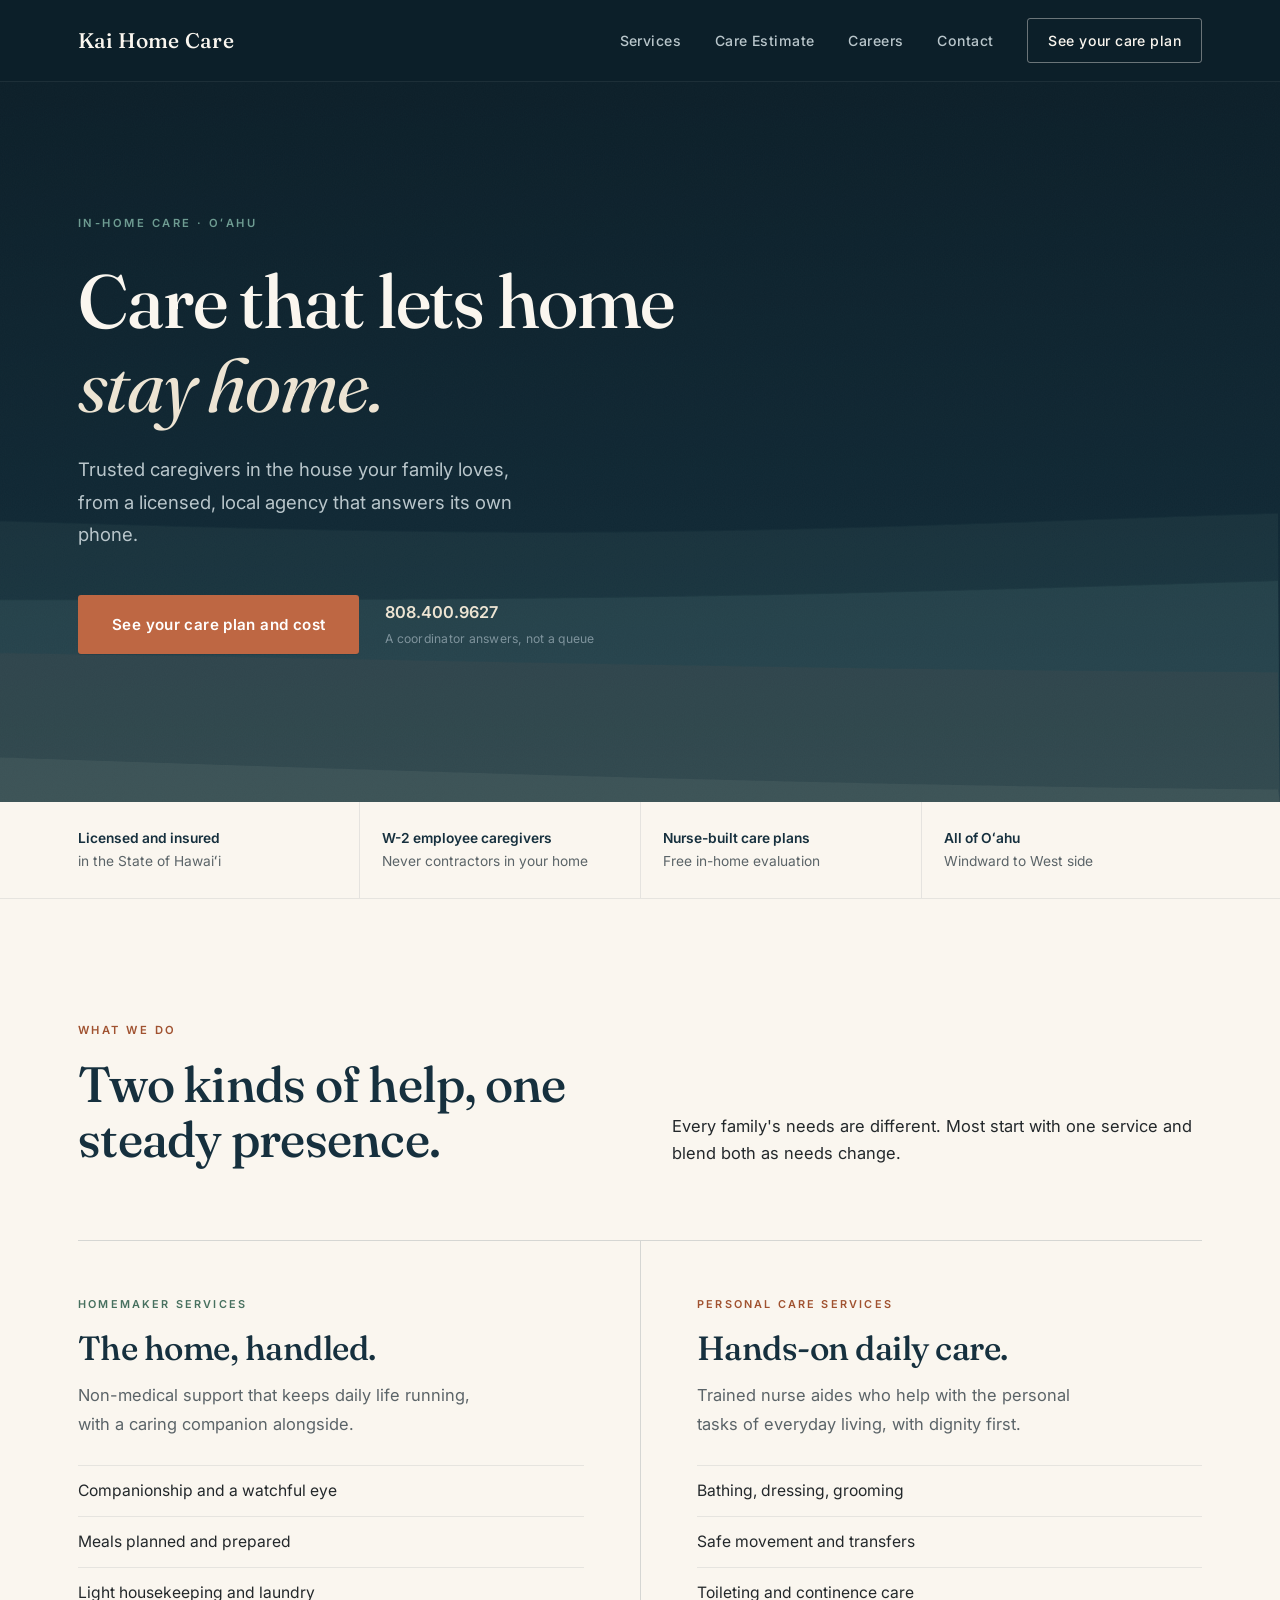
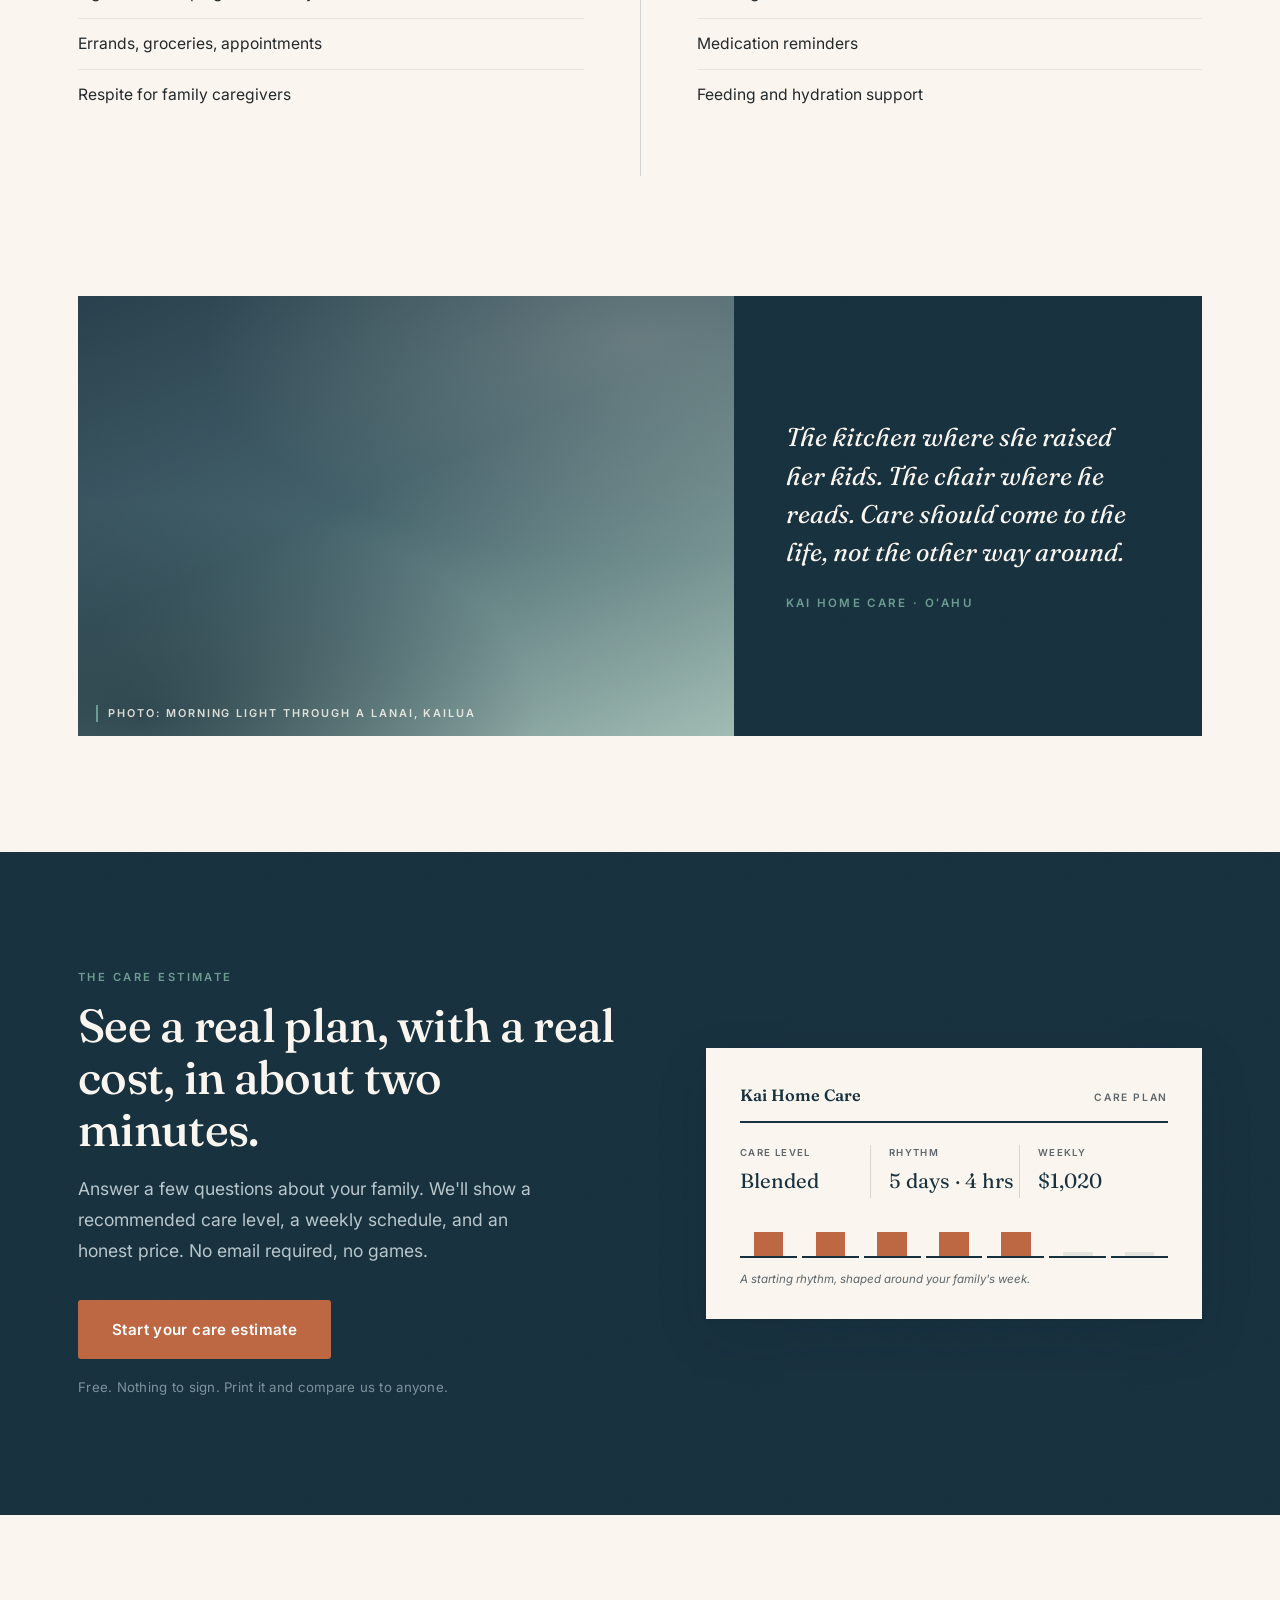
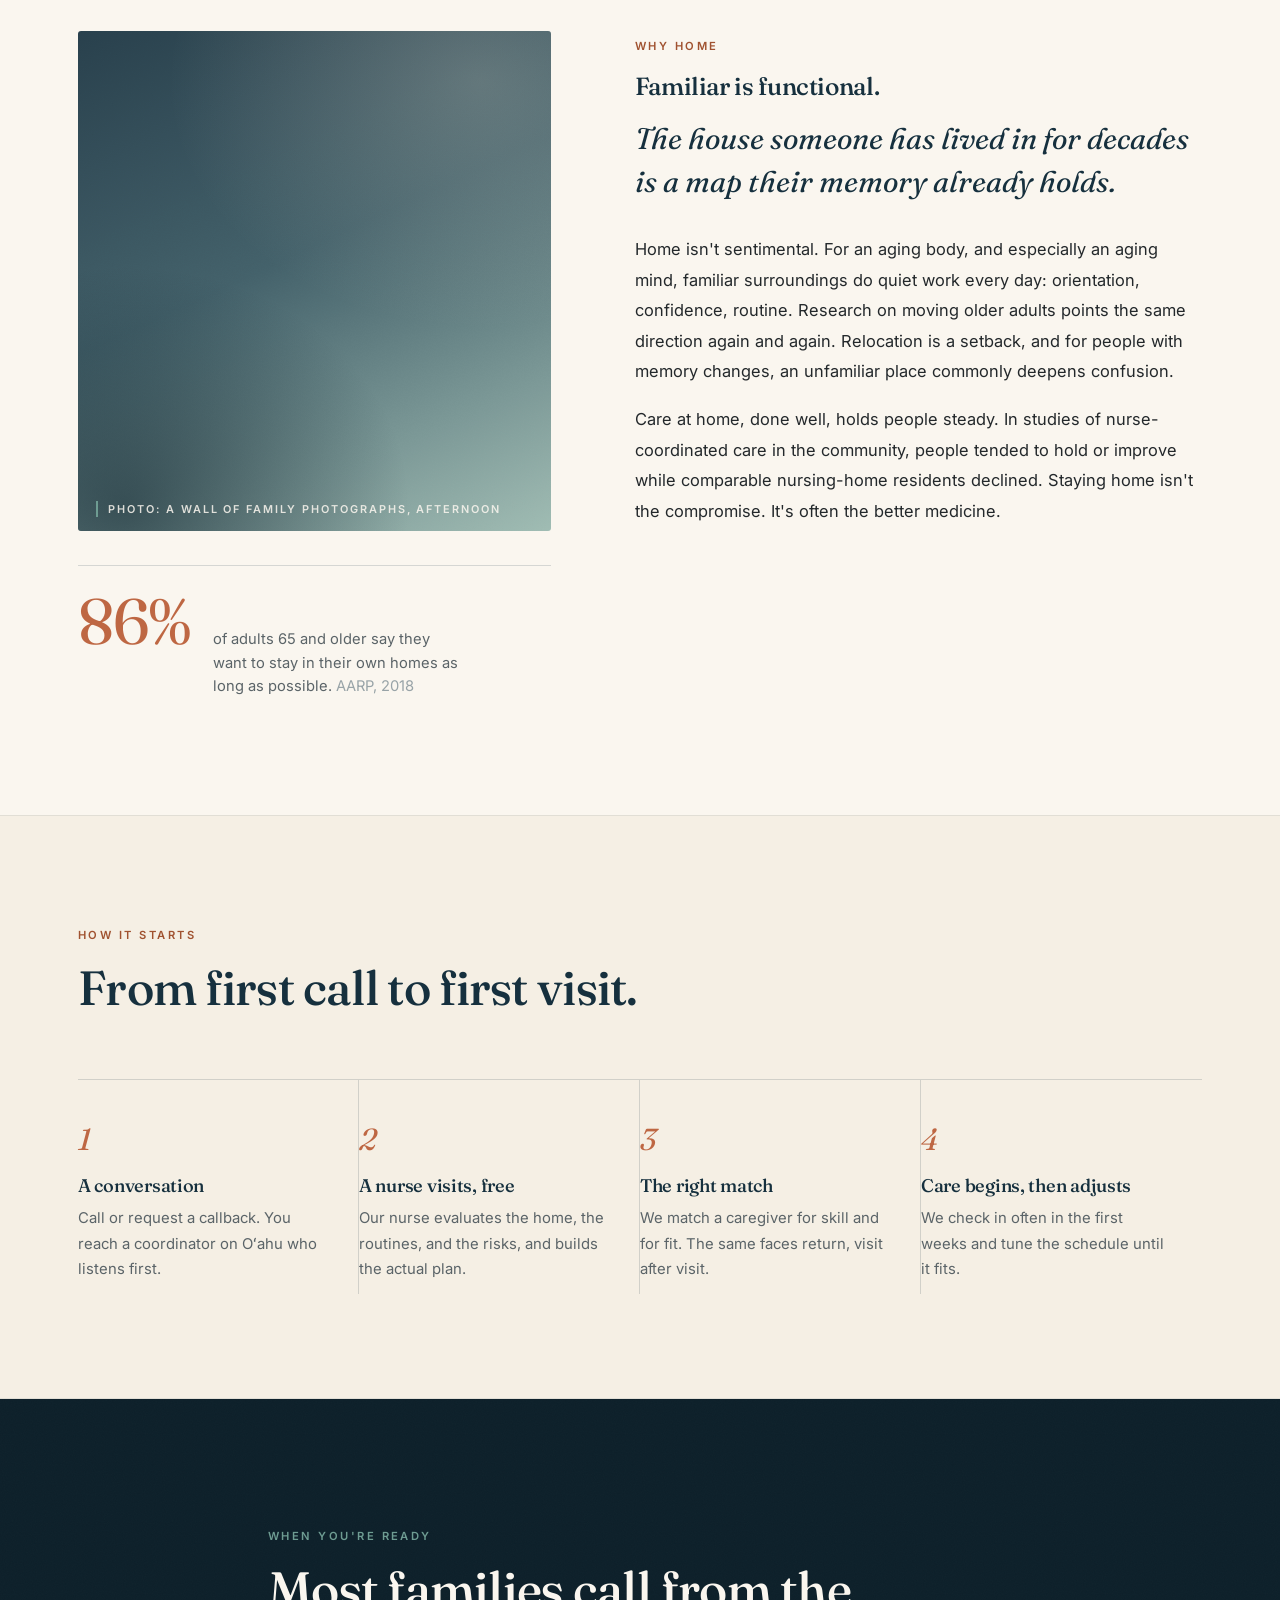
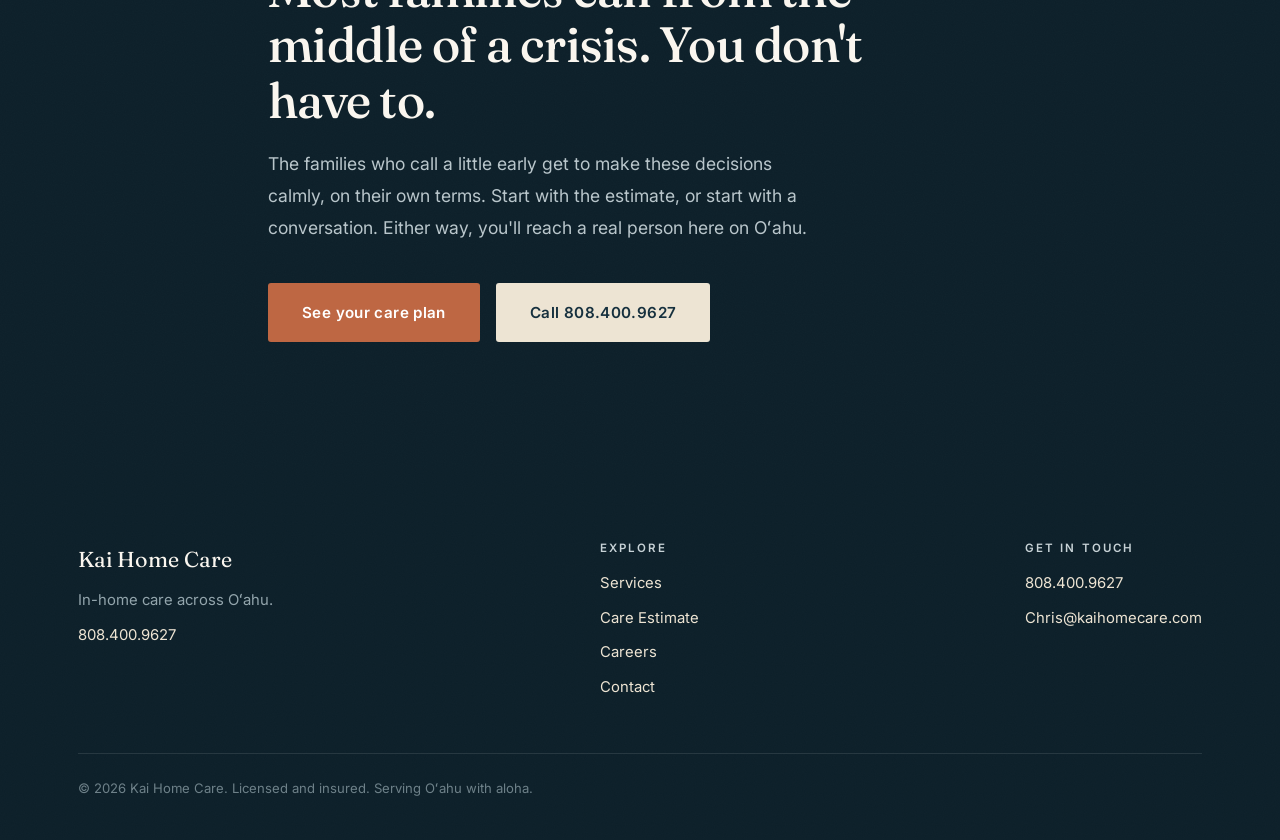
==== commit f9b9f755: "Add files via upload" ====
--- a/index.html
+++ b/index.html
@@ -7,108 +7,160 @@
 <meta name="description" content="Licensed, insured in-home care across Oʻahu. Homemaker and personal care from W-2 employee caregivers. See your care plan and cost in two minutes.">
 <link rel="preconnect" href="https://fonts.googleapis.com">
 <link rel="preconnect" href="https://fonts.gstatic.com" crossorigin>
-<link href="https://fonts.googleapis.com/css2?family=Fraunces:ital,opsz,wght@0,9..144,400;0,9..144,500;0,9..144,600;1,9..144,400&family=Inter:wght@400;500;600;700&display=swap" rel="stylesheet">
+<link href="https://fonts.googleapis.com/css2?family=Fraunces:ital,opsz,wght@0,9..144,400;0,9..144,500;0,9..144,600;1,9..144,400;1,9..144,500&family=Inter:wght@400;500;600;700&display=swap" rel="stylesheet">
 <link rel="stylesheet" href="styles.css">
 <style>
-/* ===== landing page ===== */
-
-/* hero with living water canvas */
+/* ===== landing v2: editorial, layered, calm ===== */
+
+/* hero */
 .hero2 { position: relative; background: var(--ocean-deep); overflow: hidden; }
 .hero2 canvas { position: absolute; inset: 0; width: 100%; height: 100%; display: block; }
-.hero2-inner { position: relative; z-index: 2; max-width: var(--maxw); margin: 0 auto; padding: 116px 24px 132px; }
-.hero2 .eyebrow { text-transform: uppercase; letter-spacing: 0.18em; font-size: 0.78rem; color: var(--seaglass); font-weight: 700; margin-bottom: 22px; }
-.hero2 h1 { color: var(--white); font-family: 'Fraunces', serif; font-weight: 500; font-size: clamp(2.4rem, 5.5vw, 4rem); line-height: 1.08; max-width: 640px; margin-bottom: 24px; letter-spacing: -0.01em; }
-.hero2 p.sub { font-size: 1.15rem; color: #C9D6DA; max-width: 480px; margin-bottom: 38px; line-height: 1.65; }
-.hero2-actions { display: flex; gap: 14px; flex-wrap: wrap; align-items: center; }
-.hero2 .btn-primary { padding: 16px 32px; font-size: 1.05rem; }
+.hero2::after { content:""; position:absolute; inset:0; background-image: var(--grain); opacity:.4; pointer-events:none; }
+.hero2-inner { position: relative; z-index: 2; max-width: var(--maxw); margin: 0 auto; padding: 132px 28px 148px; }
+.hero2 .eyebrow { color: var(--seaglass); margin-bottom: 26px; display: block; }
+.hero2 h1 {
+  color: var(--paper);
+  font-size: clamp(2.7rem, 6.4vw, 4.7rem);
+  font-weight: 500;
+  max-width: 700px;
+  margin-bottom: 26px;
+}
+.hero2 h1 em { font-style: italic; font-weight: 400; color: var(--sand); }
+.hero2 p.sub { font-size: 1.16rem; color: #B9C6CB; max-width: 470px; margin-bottom: 44px; line-height: 1.75; }
+.hero2-actions { display: flex; gap: 26px; flex-wrap: wrap; align-items: center; }
 .hero2 .call-quiet { color: var(--sand); font-weight: 600; font-size: 1.02rem; }
 .hero2 .call-quiet:hover { color: var(--white); text-decoration: none; }
-.hero2 .call-quiet small { display: block; font-weight: 400; font-size: 0.78rem; color: #8FA6AE; margin-top: 2px; }
-
-/* trust strip */
-.trust { background: var(--ocean); border-top: 1px solid rgba(255,255,255,0.08); }
-.trust-row { max-width: var(--maxw); margin: 0 auto; padding: 22px 24px; display: flex; justify-content: space-between; gap: 24px; flex-wrap: wrap; }
-.trust-row span { color: #B9C9CE; font-size: 0.9rem; letter-spacing: 0.01em; }
-.trust-row b { color: var(--sand); font-weight: 600; }
-
-/* section chrome */
-.sec { padding: 92px 0; }
-.sec .eyebrow { text-transform: uppercase; letter-spacing: 0.16em; font-size: 0.72rem; color: var(--coral-dark); font-weight: 700; margin-bottom: 12px; }
-.sec h2 { font-family: 'Fraunces', serif; font-weight: 500; font-size: clamp(1.9rem, 4vw, 2.7rem); line-height: 1.15; color: var(--ocean); margin-bottom: 16px; letter-spacing: -0.01em; }
-.sec .lede { color: var(--muted); font-size: 1.1rem; max-width: 560px; line-height: 1.7; }
-
-/* services */
-.svc-grid { display: grid; grid-template-columns: 1fr 1fr; gap: 32px; margin-top: 52px; }
+.hero2 .call-quiet small { display: block; font-weight: 400; font-size: 0.76rem; color: #7E939C; margin-top: 3px; letter-spacing: 0.02em; }
+
+/* trust strip: hairline ledger on paper */
+.trust { background: var(--paper); border-bottom: 1px solid var(--line-soft); }
+.trust-row {
+  max-width: var(--maxw); margin: 0 auto; padding: 0 28px;
+  display: grid; grid-template-columns: repeat(4, 1fr);
+}
+.trust-row > span {
+  padding: 26px 22px 26px 0;
+  font-size: 0.86rem; color: var(--muted); line-height: 1.55;
+  border-left: 1px solid var(--line-soft);
+  padding-left: 22px;
+}
+.trust-row > span:first-child { border-left: 0; padding-left: 0; }
+.trust-row b { color: var(--ocean); font-weight: 600; display: block; margin-bottom: 2px; }
+@media (max-width: 860px){
+  .trust-row { grid-template-columns: 1fr 1fr; }
+  .trust-row > span:nth-child(3) { border-left: 0; padding-left: 0; }
+}
+@media (max-width: 520px){
+  .trust-row { grid-template-columns: 1fr; }
+  .trust-row > span { border-left: 0; padding-left: 0; border-top: 1px solid var(--line-soft); }
+  .trust-row > span:first-child { border-top: 0; }
+}
+
+/* services: editorial split, ruled lists */
+.svc-sec { padding: 116px 0 60px; }
+.svc-head { display: grid; grid-template-columns: 1fr 1fr; gap: 64px; align-items: end; margin-bottom: 72px; }
+@media (max-width: 860px){ .svc-head { grid-template-columns: 1fr; gap: 20px; } }
+.svc-grid { display: grid; grid-template-columns: 1fr 1fr; gap: 0; border-top: 1px solid var(--line); }
 @media (max-width: 760px){ .svc-grid { grid-template-columns: 1fr; } }
-.svc { background: var(--white); padding: 44px 40px; border-top: 3px solid var(--seaglass); }
-.svc.personal { border-top-color: var(--coral); }
-.svc .tag { font-size: 0.7rem; text-transform: uppercase; letter-spacing: 0.14em; font-weight: 700; color: #4A7C72; }
+.svc { padding: 48px 56px 56px 0; }
+.svc + .svc { border-left: 1px solid var(--line); padding-left: 56px; padding-right: 0; }
+@media (max-width: 760px){
+  .svc + .svc { border-left: 0; padding-left: 0; border-top: 1px solid var(--line); }
+  .svc { padding: 40px 0; }
+}
+.svc .tag { font-size: 0.68rem; text-transform: uppercase; letter-spacing: 0.2em; font-weight: 600; color: var(--seaglass-deep); }
 .svc.personal .tag { color: var(--coral-dark); }
-.svc h3 { font-family: 'Fraunces', serif; font-weight: 500; font-size: 1.55rem; color: var(--ocean); margin: 12px 0 14px; }
-.svc p { color: var(--muted); line-height: 1.7; margin-bottom: 20px; }
+.svc h3 { font-size: clamp(1.6rem, 3vw, 2.1rem); margin: 14px 0 14px; }
+.svc > p { color: var(--muted); line-height: 1.75; margin-bottom: 26px; max-width: 400px; }
 .svc ul { list-style: none; }
-.svc li { padding: 8px 0; border-bottom: 1px solid rgba(27,58,75,0.07); color: var(--ink); font-size: 0.98rem; }
-.svc li:last-child { border-bottom: 0; }
+.svc li { padding: 12px 0; border-top: 1px solid var(--line-soft); color: var(--ink); font-size: 0.98rem; }
+
+/* image interlude: full-bleed editorial */
+.interlude { padding: 60px 0 116px; }
+.interlude .frame { display: grid; grid-template-columns: 7fr 5fr; gap: 0; align-items: stretch; }
+@media (max-width: 860px){ .interlude .frame { grid-template-columns: 1fr; } }
+.interlude .ph { min-height: 440px; border-radius: 0; }
+.interlude .side {
+  background: var(--ocean); color: var(--sand);
+  padding: 56px 52px; display: flex; flex-direction: column; justify-content: center;
+  position: relative; overflow: hidden;
+}
+.interlude .side::before { content:""; position:absolute; inset:0; background-image: var(--grain); opacity:.35; }
+.interlude .side p {
+  font-family: 'Fraunces', serif; font-style: italic; font-weight: 400;
+  font-size: clamp(1.25rem, 2.4vw, 1.6rem); line-height: 1.5; color: var(--paper);
+  position: relative;
+}
+.interlude .side small { margin-top: 22px; font-size: 0.72rem; text-transform: uppercase; letter-spacing: 0.2em; color: var(--seaglass); font-weight: 600; position: relative; }
 
 /* calculator band */
 .calc-band { background: var(--ocean); color: var(--sand); position: relative; overflow: hidden; }
-.calc-band .inner { max-width: var(--maxw); margin: 0 auto; padding: 96px 24px; display: grid; grid-template-columns: 1.1fr 0.9fr; gap: 64px; align-items: center; position: relative; z-index: 2; }
-@media (max-width: 860px){ .calc-band .inner { grid-template-columns: 1fr; gap: 40px; } }
-.calc-band .eyebrow { color: var(--seaglass); }
-.calc-band h2 { color: var(--white); }
-.calc-band .lede { color: #C9D6DA; }
-.calc-band .btn-primary { margin-top: 30px; padding: 16px 32px; font-size: 1.05rem; display: inline-block; }
-.calc-band .fine { margin-top: 16px; font-size: 0.85rem; color: #8FA6AE; }
-.mini-plan { background: #FDFBF7; padding: 30px 30px 26px; box-shadow: 0 20px 60px rgba(0,0,0,0.3); transform: rotate(0.6deg); }
-.mini-plan .mp-head { display: flex; justify-content: space-between; align-items: baseline; border-bottom: 2px solid var(--ocean); padding-bottom: 10px; margin-bottom: 18px; }
-.mini-plan .mp-head b { font-family: 'Fraunces', serif; color: var(--ocean); font-size: 1rem; font-weight: 600; }
-.mini-plan .mp-head span { font-size: 0.7rem; color: var(--muted); text-transform: uppercase; letter-spacing: 0.1em; }
-.mp-stats { display: flex; gap: 0; margin-bottom: 18px; }
+.calc-band::before { content:""; position:absolute; inset:0; background-image: var(--grain); opacity:.35; }
+.calc-band .inner { max-width: var(--maxw); margin: 0 auto; padding: 116px 28px; display: grid; grid-template-columns: 1.05fr 0.95fr; gap: 80px; align-items: center; position: relative; z-index: 2; }
+@media (max-width: 880px){ .calc-band .inner { grid-template-columns: 1fr; gap: 52px; } }
+.calc-band .eyebrow { color: var(--seaglass); display: block; margin-bottom: 14px; }
+.calc-band h2 { color: var(--paper); font-size: clamp(2rem, 4.2vw, 2.9rem); margin-bottom: 18px; }
+.calc-band .lede { color: #B9C6CB; font-size: 1.1rem; line-height: 1.75; max-width: 480px; }
+.calc-band .btn-primary { margin-top: 34px; }
+.calc-band .fine { margin-top: 18px; font-size: 0.83rem; color: #7E939C; letter-spacing: 0.02em; }
+
+/* the paper artifact */
+.mini-plan {
+  background: var(--paper); padding: 34px 34px 30px;
+  box-shadow: var(--shadow-lift);
+  transform: rotate(0.5deg);
+  position: relative;
+}
+.mini-plan::before { content:""; position:absolute; inset:0; background-image: var(--grain); opacity:.5; pointer-events:none; }
+.mini-plan .mp-head { display: flex; justify-content: space-between; align-items: baseline; border-bottom: 2px solid var(--ocean); padding-bottom: 12px; margin-bottom: 22px; }
+.mini-plan .mp-head b { font-family: 'Fraunces', serif; color: var(--ocean); font-size: 1.02rem; font-weight: 600; }
+.mini-plan .mp-head span { font-size: 0.64rem; color: var(--muted); text-transform: uppercase; letter-spacing: 0.16em; font-weight: 600; }
+.mp-stats { display: flex; margin-bottom: 22px; }
 .mp-stat { flex: 1; }
-.mp-stat + .mp-stat { border-left: 1px solid rgba(27,58,75,0.14); padding-left: 16px; }
-.mp-stat .l { font-size: 0.62rem; text-transform: uppercase; letter-spacing: 0.1em; color: var(--muted); font-weight: 700; }
-.mp-stat .v { font-family: 'Fraunces', serif; font-size: 1.15rem; color: var(--ocean); margin-top: 3px; }
-.mp-week { display: grid; grid-template-columns: repeat(7,1fr); gap: 4px; }
-.mp-day { height: 34px; position: relative; border-bottom: 2px solid var(--ocean); }
-.mp-day i { position: absolute; bottom: 0; left: 22%; right: 22%; background: var(--coral); display: block; }
-.mp-day.off i { background: rgba(27,58,75,0.12); height: 4px !important; }
-.mp-cap { font-size: 0.7rem; color: var(--muted); margin-top: 10px; font-style: italic; }
-
-/* why home */
-.why-sec .grid { display: grid; grid-template-columns: 1fr 1fr; gap: 72px; margin-top: 8px; align-items: start; }
-@media (max-width: 860px){ .why-sec .grid { grid-template-columns: 1fr; gap: 36px; } }
-.why-sec .big-line { font-family: 'Fraunces', serif; font-style: italic; font-weight: 400; font-size: clamp(1.35rem, 2.6vw, 1.7rem); line-height: 1.45; color: var(--ocean); }
-.why-sec .fact86 { margin-top: 34px; display: flex; gap: 20px; align-items: baseline; }
-.why-sec .fact86 .n { font-family: 'Fraunces', serif; font-size: 3.4rem; color: var(--coral); line-height: 1; }
-.why-sec .fact86 .t { color: var(--muted); font-size: 0.95rem; line-height: 1.5; max-width: 240px; }
-.why-sec .right p { color: var(--ink); line-height: 1.8; font-size: 1.02rem; }
-.why-sec .right p + p { margin-top: 16px; }
-
-/* how it starts */
-.steps-grid { display: grid; grid-template-columns: repeat(4, 1fr); gap: 0; margin-top: 56px; border-top: 1px solid rgba(27,58,75,0.15); }
+.mp-stat + .mp-stat { border-left: 1px solid var(--line); padding-left: 18px; }
+.mp-stat .l { font-size: 0.6rem; text-transform: uppercase; letter-spacing: 0.14em; color: var(--muted); font-weight: 600; }
+.mp-stat .v { font-family: 'Fraunces', serif; font-size: 1.28rem; color: var(--ocean); margin-top: 4px; }
+.mp-week { display: grid; grid-template-columns: repeat(7,1fr); gap: 5px; }
+.mp-day { height: 38px; position: relative; border-bottom: 2px solid var(--ocean); }
+.mp-day i { position: absolute; bottom: 0; left: 24%; right: 24%; background: var(--coral); display: block; }
+.mp-day.off i { background: var(--line-soft); height: 4px !important; }
+.mp-cap { font-size: 0.72rem; color: var(--muted); margin-top: 12px; font-style: italic; }
+
+/* why home: image offset + pulled stat */
+.why-sec { padding: 116px 0; }
+.why-grid { display: grid; grid-template-columns: 5fr 6fr; gap: 84px; align-items: start; }
+@media (max-width: 880px){ .why-grid { grid-template-columns: 1fr; gap: 44px; } }
+.why-left .ph { min-height: 500px; }
+.why-left .fact86 { display: flex; gap: 22px; align-items: baseline; margin-top: 34px; padding-top: 26px; border-top: 1px solid var(--line); }
+.fact86 .n { font-family: 'Fraunces', serif; font-size: 4rem; color: var(--coral); line-height: 0.9; letter-spacing: -0.02em; }
+.fact86 .t { color: var(--muted); font-size: 0.92rem; line-height: 1.6; max-width: 250px; }
+.why-right .big-line {
+  font-family: 'Fraunces', serif; font-style: italic; font-weight: 400;
+  font-size: clamp(1.4rem, 2.7vw, 1.85rem); line-height: 1.45; color: var(--ocean);
+  margin: 18px 0 30px;
+}
+.why-right p.body { color: var(--ink); line-height: 1.85; font-size: 1.03rem; }
+.why-right p.body + p.body { margin-top: 18px; }
+
+/* steps: ruled ledger */
+.steps-sec { background: var(--sand-light); border-top: 1px solid var(--line-soft); border-bottom: 1px solid var(--line-soft); }
+.steps-grid { display: grid; grid-template-columns: repeat(4, 1fr); margin-top: 64px; border-top: 1px solid var(--line); }
 @media (max-width: 860px){ .steps-grid { grid-template-columns: 1fr; border-top: 0; } }
-.stp { padding: 30px 28px 8px 0; border-right: 1px solid rgba(27,58,75,0.12); padding-right: 28px; }
+.stp { padding: 34px 30px 12px 0; border-right: 1px solid var(--line); padding-right: 30px; }
 .stp:last-child { border-right: 0; }
-@media (max-width: 860px){ .stp { border-right: 0; border-top: 1px solid rgba(27,58,75,0.12); padding: 24px 0 8px; } }
-.stp .n { font-family: 'Fraunces', serif; font-size: 1.7rem; color: var(--coral); }
-.stp h4 { font-family: 'Fraunces', serif; font-weight: 500; color: var(--ocean); font-size: 1.12rem; margin: 10px 0 8px; }
-.stp p { color: var(--muted); font-size: 0.93rem; line-height: 1.65; }
+@media (max-width: 860px){ .stp { border-right: 0; border-top: 1px solid var(--line); padding: 26px 0 10px; } }
+.stp .n { font-family: 'Fraunces', serif; font-style: italic; font-size: 1.9rem; color: var(--coral); }
+.stp h4 { font-size: 1.14rem; margin: 12px 0 10px; }
+.stp p { color: var(--muted); font-size: 0.93rem; line-height: 1.7; }
 
 /* closing */
-.close-band { background: linear-gradient(180deg, var(--ocean) 0%, var(--ocean-deep) 100%); text-align: left; }
-.close-band .inner { max-width: 760px; margin: 0 auto; padding: 100px 24px; }
-.close-band .eyebrow { color: var(--seaglass); }
-.close-band h2 { color: var(--white); }
-.close-band p { color: #C9D6DA; font-size: 1.08rem; line-height: 1.75; max-width: 560px; }
-.close-band .acts { display: flex; gap: 14px; flex-wrap: wrap; margin-top: 34px; }
-.btn-sand { background: var(--sand); color: var(--ocean); }
-
-/* reveal on scroll */
-.rv { opacity: 0; transform: translateY(22px); transition: opacity .7s ease, transform .7s ease; }
-.rv.in { opacity: 1; transform: none; }
-@media (prefers-reduced-motion: reduce) {
-  .rv { opacity: 1; transform: none; transition: none; }
-}
+.close-band { background: var(--ocean-deep); position: relative; overflow: hidden; }
+.close-band::before { content:""; position:absolute; inset:0; background-image: var(--grain); opacity:.4; }
+.close-band .inner { max-width: 800px; margin: 0 auto; padding: 128px 28px; position: relative; }
+.close-band .eyebrow { color: var(--seaglass); display: block; margin-bottom: 16px; }
+.close-band h2 { color: var(--paper); font-size: clamp(2rem, 4.4vw, 3.1rem); margin-bottom: 20px; max-width: 640px; }
+.close-band p { color: #B9C6CB; font-size: 1.1rem; line-height: 1.8; max-width: 560px; }
+.close-band .acts { display: flex; gap: 16px; flex-wrap: wrap; margin-top: 40px; }
 </style>
 </head>
 <body>
@@ -130,8 +182,8 @@
 <section class="hero2">
   <canvas id="sea" aria-hidden="true"></canvas>
   <div class="hero2-inner">
-    <p class="eyebrow">In-home care · Oʻahu</p>
-    <h1>Care that lets home stay home.</h1>
+    <span class="eyebrow">In-home care · Oʻahu</span>
+    <h1>Care that lets home <em>stay home.</em></h1>
     <p class="sub">Trusted caregivers in the house your family loves, from a licensed, local agency that answers its own phone.</p>
     <div class="hero2-actions">
       <a href="/care-estimate.html" class="btn btn-primary">See your care plan and cost</a>
@@ -142,19 +194,21 @@
 
 <div class="trust">
   <div class="trust-row">
-    <span><b>Licensed and insured</b> in Hawaiʻi</span>
-    <span>Caregivers are <b>our W-2 employees</b>, never contractors</span>
-    <span><b>Nurse-built care plans</b>, free in-home evaluation</span>
-    <span>Serving <b>all of Oʻahu</b></span>
+    <span><b>Licensed and insured</b> in the State of Hawaiʻi</span>
+    <span><b>W-2 employee caregivers</b> Never contractors in your home</span>
+    <span><b>Nurse-built care plans</b> Free in-home evaluation</span>
+    <span><b>All of Oʻahu</b> Windward to West side</span>
   </div>
 </div>
 
-<section class="sec" id="services">
+<section class="svc-sec" id="services">
   <div class="wrap">
-    <div class="rv">
-      <p class="eyebrow">What we do</p>
-      <h2>Two kinds of help, one steady presence.</h2>
-      <p class="lede">Every family's needs are different. Most start with one service and blend both as needs change.</p>
+    <div class="svc-head">
+      <div class="rv">
+        <span class="eyebrow">What we do</span>
+        <h2 style="font-size:clamp(2rem,4.4vw,3.1rem);margin-top:14px;">Two kinds of help, one steady presence.</h2>
+      </div>
+      <p class="lede rv">Every family's needs are different. Most start with one service and blend both as needs change.</p>
     </div>
     <div class="svc-grid">
       <div class="svc rv">
@@ -185,10 +239,22 @@
   </div>
 </section>
 
+<section class="interlude">
+  <div class="wrap">
+    <div class="frame rv">
+      <figure class="ph"><span>Photo: morning light through a lanai, Kailua</span></figure>
+      <div class="side">
+        <p>The kitchen where she raised her kids. The chair where he reads. Care should come to the life, not the other way around.</p>
+        <small>Kai Home Care · Oʻahu</small>
+      </div>
+    </div>
+  </div>
+</section>
+
 <section class="calc-band">
   <div class="inner">
     <div class="rv">
-      <p class="eyebrow">The care estimate</p>
+      <span class="eyebrow">The care estimate</span>
       <h2>See a real plan, with a real cost, in about two minutes.</h2>
       <p class="lede">Answer a few questions about your family. We'll show a recommended care level, a weekly schedule, and an honest price. No email required, no games.</p>
       <a href="/care-estimate.html" class="btn btn-primary">Start your care estimate</a>
@@ -202,11 +268,11 @@
         <div class="mp-stat"><div class="l">Weekly</div><div class="v">$1,020</div></div>
       </div>
       <div class="mp-week">
-        <div class="mp-day"><i style="height:70%"></i></div>
-        <div class="mp-day"><i style="height:70%"></i></div>
-        <div class="mp-day"><i style="height:70%"></i></div>
-        <div class="mp-day"><i style="height:70%"></i></div>
-        <div class="mp-day"><i style="height:70%"></i></div>
+        <div class="mp-day"><i style="height:68%"></i></div>
+        <div class="mp-day"><i style="height:68%"></i></div>
+        <div class="mp-day"><i style="height:68%"></i></div>
+        <div class="mp-day"><i style="height:68%"></i></div>
+        <div class="mp-day"><i style="height:68%"></i></div>
         <div class="mp-day off"><i></i></div>
         <div class="mp-day off"><i></i></div>
       </div>
@@ -215,32 +281,31 @@
   </div>
 </section>
 
-<section class="sec why-sec">
+<section class="why-sec">
+  <div class="wrap">
+    <div class="why-grid">
+      <div class="why-left rv">
+        <figure class="ph"><span>Photo: a wall of family photographs, afternoon</span></figure>
+        <div class="fact86">
+          <span class="n">86%</span>
+          <span class="t">of adults 65 and older say they want to stay in their own homes as long as possible. <em style="font-style:normal;color:#98A3A7;">AARP, 2018</em></span>
+        </div>
+      </div>
+      <div class="why-right rv">
+        <span class="eyebrow">Why home</span>
+        <h2 style="margin-top:14px;">Familiar is functional.</h2>
+        <p class="big-line">The house someone has lived in for decades is a map their memory already holds.</p>
+        <p class="body">Home isn't sentimental. For an aging body, and especially an aging mind, familiar surroundings do quiet work every day: orientation, confidence, routine. Research on moving older adults points the same direction again and again. Relocation is a setback, and for people with memory changes, an unfamiliar place commonly deepens confusion.</p>
+        <p class="body">Care at home, done well, holds people steady. In studies of nurse-coordinated care in the community, people tended to hold or improve while comparable nursing-home residents declined. Staying home isn't the compromise. It's often the better medicine.</p>
+      </div>
+    </div>
+  </div>
+</section>
+
+<section class="steps-sec sec">
   <div class="wrap">
     <div class="rv">
-      <p class="eyebrow">Why home</p>
-      <h2>Familiar is functional.</h2>
-    </div>
-    <div class="grid">
-      <div class="rv">
-        <p class="big-line">The house someone has lived in for decades is a map their memory already holds. The kitchen where she raised her kids. The lanai where he watches the rain come in. The photographs that tell a person who they are.</p>
-        <div class="fact86">
-          <span class="n">86%</span>
-          <span class="t">of adults 65 and older say they want to stay in their own homes as long as possible. <em style="font-style:normal;color:#9AA7AB;">AARP, 2018</em></span>
-        </div>
-      </div>
-      <div class="right rv">
-        <p>Home isn't sentimental. For an aging body, and especially an aging mind, familiar surroundings do quiet work every day: orientation, confidence, routine. Research on moving older adults points the same direction again and again. Relocation is a setback, and for people with memory changes, an unfamiliar place commonly deepens confusion.</p>
-        <p>Care at home, done well, holds people steady. In studies of nurse-coordinated care in the community, people tended to hold or improve while comparable nursing-home residents declined. Staying home isn't the compromise. It's often the better medicine.</p>
-      </div>
-    </div>
-  </div>
-</section>
-
-<section class="sec" style="background: var(--sand-light);">
-  <div class="wrap">
-    <div class="rv">
-      <p class="eyebrow">How it starts</p>
+      <span class="eyebrow">How it starts</span>
       <h2>From first call to first visit.</h2>
     </div>
     <div class="steps-grid">
@@ -254,7 +319,7 @@
 
 <section class="close-band">
   <div class="inner rv">
-    <p class="eyebrow">When you're ready</p>
+    <span class="eyebrow">When you're ready</span>
     <h2>Most families call from the middle of a crisis. You don't have to.</h2>
     <p>The families who call a little early get to make these decisions calmly, on their own terms. Start with the estimate, or start with a conversation. Either way, you'll reach a real person here on Oʻahu.</p>
     <div class="acts">
@@ -270,7 +335,7 @@
       <div>
         <div class="footer-brand">Kai Home Care</div>
         <p>In-home care across Oʻahu.</p>
-        <p style="margin-top:8px;"><a href="tel:8084009627">808.400.9627</a></p>
+        <p style="margin-top:10px;"><a href="tel:8084009627">808.400.9627</a></p>
       </div>
       <div class="footer-col">
         <h4>Explore</h4>
@@ -290,7 +355,7 @@
 </footer>
 
 <script>
-// living water: slow layered swells on the hero
+// hero water: slow layered swells, new palette
 (function(){
   const cv = document.getElementById('sea');
   const ctx = cv.getContext('2d');
@@ -304,16 +369,14 @@
   size(); window.addEventListener('resize', size);
   function draw(){
     ctx.clearRect(0,0,w,h);
-    // deep gradient
     const g = ctx.createLinearGradient(0,0,0,h);
-    g.addColorStop(0, '#122A37'); g.addColorStop(0.65, '#16323F'); g.addColorStop(1, '#1B3A4B');
+    g.addColorStop(0, '#0C1F29'); g.addColorStop(0.6, '#102834'); g.addColorStop(1, '#16303E');
     ctx.fillStyle = g; ctx.fillRect(0,0,w,h);
-    // layered swells
     const layers = [
-      { yb: 0.62, amp: 14, len: 0.0016, sp: 0.012, col: 'rgba(123,169,160,0.10)' },
-      { yb: 0.72, amp: 20, len: 0.0011, sp: 0.008, col: 'rgba(123,169,160,0.14)' },
-      { yb: 0.84, amp: 26, len: 0.0008, sp: 0.005, col: 'rgba(232,121,74,0.07)' },
-      { yb: 0.93, amp: 30, len: 0.0006, sp: 0.003, col: 'rgba(240,233,220,0.06)' }
+      { yb: 0.60, amp: 13, len: 0.0016, sp: 0.011, col: 'rgba(110,156,146,0.09)' },
+      { yb: 0.71, amp: 19, len: 0.0011, sp: 0.007, col: 'rgba(110,156,146,0.13)' },
+      { yb: 0.83, amp: 25, len: 0.0008, sp: 0.0045, col: 'rgba(190,103,67,0.06)' },
+      { yb: 0.93, amp: 30, len: 0.0006, sp: 0.003, col: 'rgba(237,228,211,0.06)' }
     ];
     layers.forEach((L, i) => {
       ctx.beginPath();
--- a/styles.css
+++ b/styles.css
@@ -1,18 +1,37 @@
-/* Kai Home Care — shared styles */
+/* ============================================================
+   Kai Home Care — design system v2
+   Editorial, calm, Pacific. Near-square corners, hairlines,
+   warm paper, deep navy, muted teal, restrained clay accent.
+   ============================================================ */
 
 :root {
-  --ocean: #1B3A4B;
-  --ocean-deep: #122A37;
-  --sand: #F0E9DC;
-  --sand-light: #F7F3EA;
-  --coral: #E8794A;
-  --coral-dark: #D4693C;
-  --seaglass: #7BA9A0;
-  --ink: #2A2A2A;
-  --muted: #5C6B6F;
+  /* color */
+  --ocean: #16303E;        /* deep navy, primary ground */
+  --ocean-deep: #0C1F29;   /* near-black navy */
+  --seaglass: #6E9C92;     /* muted teal */
+  --seaglass-deep: #47705F;
+  --sand: #EDE4D3;         /* warm sand */
+  --sand-light: #F5EFE4;   /* pale sand section bg */
+  --stone: #DDD2BE;
+  --paper: #FAF6EF;        /* warm off-white, body */
+  --coral: #BE6743;        /* clay, used sparingly */
+  --coral-dark: #A05230;
   --white: #FFFFFF;
-  --radius: 14px;
-  --maxw: 1140px;
+  --ink: #23282B;          /* charcoal body text */
+  --muted: #5B6468;
+
+  /* lines + depth */
+  --line: rgba(22, 48, 62, 0.16);
+  --line-soft: rgba(22, 48, 62, 0.09);
+  --shadow-soft: 0 1px 2px rgba(12,31,41,.05), 0 10px 30px rgba(12,31,41,.07);
+  --shadow-lift: 0 2px 4px rgba(12,31,41,.06), 0 18px 50px rgba(12,31,41,.12);
+
+  /* shape + rhythm */
+  --radius: 3px;
+  --maxw: 1180px;
+
+  /* texture: fine grain */
+  --grain: url("data:image/svg+xml,%3Csvg xmlns='http://www.w3.org/2000/svg' width='160' height='160'%3E%3Cfilter id='n'%3E%3CfeTurbulence type='fractalNoise' baseFrequency='0.9' numOctaves='2'/%3E%3CfeColorMatrix values='0 0 0 0 1 0 0 0 0 1 0 0 0 0 1 0 0 0 0.05 0'/%3E%3C/filter%3E%3Crect width='160' height='160' filter='url(%23n)'/%3E%3C/svg%3E");
 }
 
 * { box-sizing: border-box; margin: 0; padding: 0; }
@@ -22,206 +41,207 @@
 body {
   font-family: 'Inter', -apple-system, BlinkMacSystemFont, 'Segoe UI', sans-serif;
   color: var(--ink);
-  background: var(--sand);
-  line-height: 1.6;
+  background: var(--paper);
+  line-height: 1.65;
   -webkit-font-smoothing: antialiased;
-}
-
-h1, h2, h3 {
+  font-size: 16.5px;
+}
+
+h1, h2, h3, h4 {
   font-family: 'Fraunces', Georgia, serif;
-  font-weight: 600;
-  line-height: 1.15;
+  font-weight: 500;
+  line-height: 1.12;
   color: var(--ocean);
-  letter-spacing: -0.01em;
+  letter-spacing: -0.015em;
 }
 
 a { color: var(--coral-dark); text-decoration: none; }
-a:hover { text-decoration: underline; }
-
-.wrap { max-width: var(--maxw); margin: 0 auto; padding: 0 24px; }
-
-/* Header / nav */
+a:hover { text-decoration: underline; text-underline-offset: 3px; }
+
+::selection { background: var(--seaglass); color: var(--white); }
+
+.wrap { max-width: var(--maxw); margin: 0 auto; padding: 0 28px; }
+
+/* ---------- eyebrow / small caps label ---------- */
+.eyebrow {
+  text-transform: uppercase;
+  letter-spacing: 0.22em;
+  font-size: 0.7rem;
+  font-weight: 600;
+  color: var(--coral-dark);
+}
+
+/* ---------- header / nav ---------- */
 .site-header {
-  background: var(--ocean);
+  background: var(--ocean-deep);
   position: sticky;
   top: 0;
   z-index: 50;
+  border-bottom: 1px solid rgba(255,255,255,0.07);
 }
 .nav {
   display: flex;
   align-items: center;
   justify-content: space-between;
-  padding: 16px 24px;
+  padding: 18px 28px;
   max-width: var(--maxw);
   margin: 0 auto;
 }
 .brand {
   font-family: 'Fraunces', serif;
-  font-size: 1.4rem;
-  font-weight: 600;
-  color: var(--white);
+  font-size: 1.32rem;
+  font-weight: 500;
+  color: var(--paper);
   letter-spacing: 0.01em;
 }
-.brand:hover { text-decoration: none; }
-.nav-links { display: flex; gap: 28px; align-items: center; }
+.brand:hover { text-decoration: none; color: var(--white); }
+.nav-links { display: flex; gap: 34px; align-items: center; }
 .nav-links a {
-  color: var(--sand);
-  font-size: 0.95rem;
+  color: #B9C6CB;
+  font-size: 0.88rem;
   font-weight: 500;
+  letter-spacing: 0.03em;
 }
 .nav-links a:hover { color: var(--white); text-decoration: none; }
 .nav-cta {
-  background: var(--coral);
-  color: var(--white) !important;
+  color: var(--paper) !important;
+  border: 1px solid rgba(250,246,239,0.4);
   padding: 10px 20px;
-  border-radius: 999px;
-  font-weight: 600;
-}
-.nav-cta:hover { background: var(--coral-dark); }
+  border-radius: var(--radius);
+  font-weight: 600;
+  transition: border-color .2s, background .2s;
+}
+.nav-cta:hover { border-color: var(--paper); background: rgba(250,246,239,0.06); }
 .nav-toggle { display: none; background: none; border: 0; color: var(--white); font-size: 1.5rem; cursor: pointer; }
 
-@media (max-width: 760px) {
+@media (max-width: 780px) {
   .nav-links { display: none; }
   .nav-links.open {
     display: flex;
     flex-direction: column;
     position: absolute;
-    top: 64px; left: 0; right: 0;
+    top: 66px; left: 0; right: 0;
     background: var(--ocean-deep);
-    padding: 20px 24px;
-    gap: 18px;
+    padding: 26px 28px 30px;
+    gap: 22px;
+    border-bottom: 1px solid rgba(255,255,255,0.08);
   }
   .nav-toggle { display: block; }
 }
 
-/* Buttons */
+/* ---------- buttons: substantial, near-square ---------- */
 .btn {
   display: inline-block;
-  padding: 14px 28px;
-  border-radius: 999px;
-  font-weight: 600;
-  font-size: 1rem;
+  padding: 17px 34px;
+  border-radius: var(--radius);
+  font-weight: 600;
+  font-size: 0.95rem;
+  letter-spacing: 0.025em;
   cursor: pointer;
   border: 0;
-  transition: transform 0.15s ease, background 0.15s ease;
+  font-family: 'Inter', sans-serif;
+  transition: background .2s ease, transform .15s ease, box-shadow .2s ease, border-color .2s;
 }
 .btn:hover { text-decoration: none; transform: translateY(-1px); }
-.btn-primary { background: var(--coral); color: var(--white); }
-.btn-primary:hover { background: var(--coral-dark); }
+.btn:active { transform: translateY(0); }
+.btn-primary { background: var(--coral); color: var(--white); box-shadow: 0 1px 0 rgba(12,31,41,.15); }
+.btn-primary:hover { background: var(--coral-dark); box-shadow: 0 6px 18px rgba(160,82,48,.28); }
 .btn-ghost {
   background: transparent;
   color: var(--ocean);
   border: 1.5px solid var(--ocean);
 }
-.btn-ghost:hover { background: var(--ocean); color: var(--white); }
-
-/* Hero */
-.hero {
-  background: linear-gradient(160deg, var(--ocean) 0%, var(--ocean-deep) 100%);
-  color: var(--sand);
-  padding: 90px 0 100px;
+.btn-ghost:hover { background: var(--ocean); color: var(--paper); }
+.btn-sand { background: var(--sand); color: var(--ocean); }
+.btn-sand:hover { background: var(--stone); }
+.btn-light { background: var(--paper); color: var(--ocean); }
+.btn-light:hover { background: var(--sand); }
+
+:focus-visible { outline: 2px solid var(--seaglass); outline-offset: 3px; }
+
+/* ---------- image placeholders (replace with real photos) ---------- */
+.ph {
   position: relative;
   overflow: hidden;
-}
-.hero-inner { max-width: 720px; position: relative; z-index: 2; }
-.hero .eyebrow {
+  border-radius: var(--radius);
+  background:
+    linear-gradient(155deg, rgba(22,48,62,0.92) 0%, rgba(35,70,82,0.85) 45%, rgba(110,156,146,0.65) 100%);
+  min-height: 240px;
+  display: block;
+}
+.ph::before {
+  content: "";
+  position: absolute; inset: 0;
+  background-image: var(--grain);
+  opacity: 0.5;
+  mix-blend-mode: overlay;
+}
+.ph::after {
+  content: "";
+  position: absolute; inset: 0;
+  background:
+    radial-gradient(120% 90% at 85% 10%, rgba(237,228,211,0.22), transparent 55%),
+    radial-gradient(100% 80% at 10% 95%, rgba(12,31,41,0.55), transparent 60%);
+}
+.ph span {
+  position: absolute;
+  left: 18px; bottom: 14px;
+  z-index: 2;
+  color: rgba(250,246,239,0.85);
+  font-size: 0.68rem;
   text-transform: uppercase;
-  letter-spacing: 0.16em;
-  font-size: 0.8rem;
-  color: var(--seaglass);
-  font-weight: 600;
-  margin-bottom: 20px;
-}
-.hero h1 { color: var(--white); font-size: clamp(2.2rem, 5vw, 3.6rem); margin-bottom: 22px; }
-.hero p { font-size: 1.2rem; color: #DCE4E3; margin-bottom: 34px; max-width: 560px; }
-.hero-actions { display: flex; gap: 16px; flex-wrap: wrap; }
-/* soft wave motif */
-.hero::after {
-  content: "";
-  position: absolute;
-  bottom: -1px; left: 0; right: 0;
-  height: 60px;
-  background: var(--sand);
-  clip-path: ellipse(75% 100% at 50% 100%);
-}
-
-/* Sections */
-.section { padding: 72px 0; }
-.section-title { text-align: center; margin-bottom: 12px; font-size: clamp(1.8rem, 3.5vw, 2.6rem); }
-.section-sub { text-align: center; color: var(--muted); max-width: 620px; margin: 0 auto 48px; font-size: 1.08rem; }
-
-/* Service cards */
-.cards { display: grid; grid-template-columns: 1fr 1fr; gap: 28px; }
-@media (max-width: 760px) { .cards { grid-template-columns: 1fr; } }
-.card {
-  background: var(--white);
-  border-radius: var(--radius);
-  padding: 36px;
-  border: 1px solid rgba(27,58,75,0.08);
-  box-shadow: 0 2px 20px rgba(27,58,75,0.05);
-}
-.card .tag {
-  display: inline-block;
-  font-size: 0.75rem;
-  text-transform: uppercase;
-  letter-spacing: 0.1em;
-  font-weight: 700;
-  padding: 5px 12px;
-  border-radius: 999px;
-  margin-bottom: 18px;
-}
-.tag-home { background: rgba(123,169,160,0.18); color: #3F6B62; }
-.tag-personal { background: rgba(232,121,74,0.15); color: var(--coral-dark); }
-.card h3 { font-size: 1.5rem; margin-bottom: 12px; }
-.card p { color: var(--muted); margin-bottom: 18px; }
-.card ul { list-style: none; }
-.card li { padding: 7px 0 7px 26px; position: relative; color: var(--ink); }
-.card li::before {
-  content: "";
-  position: absolute; left: 0; top: 15px;
-  width: 8px; height: 8px; border-radius: 50%;
-  background: var(--seaglass);
-}
-.card.personal li::before { background: var(--coral); }
-
-/* CTA band */
-.cta-band {
-  background: var(--seaglass);
-  color: var(--ocean-deep);
-  text-align: center;
-  padding: 64px 24px;
-}
-.cta-band h2 { color: var(--ocean-deep); font-size: 2rem; margin-bottom: 14px; }
-.cta-band p { margin-bottom: 28px; font-size: 1.1rem; }
-
-/* Footer */
+  letter-spacing: 0.18em;
+  font-weight: 600;
+  border-left: 2px solid var(--seaglass);
+  padding-left: 10px;
+  line-height: 1.5;
+}
+
+/* ---------- generic section chrome ---------- */
+.sec { padding: 104px 0; }
+.sec h2 { font-size: clamp(2rem, 4.2vw, 3rem); margin: 14px 0 18px; }
+.sec .lede { color: var(--muted); font-size: 1.12rem; max-width: 560px; line-height: 1.75; }
+
+/* ---------- footer ---------- */
 .site-footer {
   background: var(--ocean-deep);
-  color: #AEBFC4;
-  padding: 48px 0 32px;
-  font-size: 0.95rem;
-}
-.footer-grid { display: flex; justify-content: space-between; flex-wrap: wrap; gap: 32px; margin-bottom: 32px; }
+  color: #93A5AC;
+  padding: 72px 0 40px;
+  font-size: 0.93rem;
+  position: relative;
+}
+.site-footer::before {
+  content: "";
+  position: absolute; top: 0; left: 0; right: 0; height: 100%;
+  background-image: var(--grain);
+  opacity: 0.35;
+  pointer-events: none;
+}
+.footer-grid { display: flex; justify-content: space-between; flex-wrap: wrap; gap: 40px; margin-bottom: 44px; position: relative; }
 .footer-grid a { color: var(--sand); }
-.footer-brand { font-family: 'Fraunces', serif; font-size: 1.3rem; color: var(--white); margin-bottom: 8px; }
-.footer-col h4 { color: var(--white); font-size: 0.85rem; text-transform: uppercase; letter-spacing: 0.08em; margin-bottom: 14px; }
-.footer-col a { display: block; margin-bottom: 8px; }
-.footer-bottom { border-top: 1px solid rgba(255,255,255,0.1); padding-top: 20px; font-size: 0.85rem; color: #7C9098; }
-
-/* Simple page (stubs) */
-.page-head {
-  background: linear-gradient(160deg, var(--ocean) 0%, var(--ocean-deep) 100%);
-  color: var(--white);
-  padding: 64px 0;
-}
-.page-head h1 { color: var(--white); font-size: clamp(2rem, 4vw, 3rem); }
-.page-head p { color: #DCE4E3; font-size: 1.15rem; margin-top: 12px; max-width: 620px; }
-.page-body { padding: 60px 0; min-height: 40vh; }
+.footer-brand { font-family: 'Fraunces', serif; font-size: 1.35rem; color: var(--paper); margin-bottom: 10px; }
+.footer-col h4 { color: #C7D2D6; font-size: 0.72rem; text-transform: uppercase; letter-spacing: 0.18em; margin-bottom: 16px; font-family: 'Inter', sans-serif; font-weight: 600; }
+.footer-col a { display: block; margin-bottom: 10px; font-size: 0.93rem; }
+.footer-bottom { border-top: 1px solid rgba(255,255,255,0.1); padding-top: 24px; font-size: 0.82rem; color: #6E8189; position: relative; }
+
+/* ---------- stub note (unused pages) ---------- */
+.page-head { background: var(--ocean); color: var(--white); padding: 72px 0; }
+.page-head h1 { color: var(--paper); font-size: clamp(2rem, 4vw, 3rem); }
+.page-head p { color: #B9C6CB; font-size: 1.12rem; margin-top: 14px; max-width: 620px; }
+.page-body { padding: 72px 0; min-height: 40vh; }
 .stub-note {
-  background: #FFF6EE;
-  border: 1px dashed var(--coral);
+  background: var(--sand-light);
+  border: 1px solid var(--line-soft);
+  border-left: 3px solid var(--coral);
   border-radius: var(--radius);
   padding: 28px;
-  color: var(--coral-dark);
-  font-weight: 500;
-}
+  color: var(--ink);
+}
+
+/* ---------- reveal ---------- */
+.rv { opacity: 0; transform: translateY(26px); transition: opacity .8s cubic-bezier(.2,.6,.2,1), transform .8s cubic-bezier(.2,.6,.2,1); }
+.rv.in { opacity: 1; transform: none; }
+@media (prefers-reduced-motion: reduce) {
+  .rv { opacity: 1; transform: none; transition: none; }
+  html { scroll-behavior: auto; }
+}
